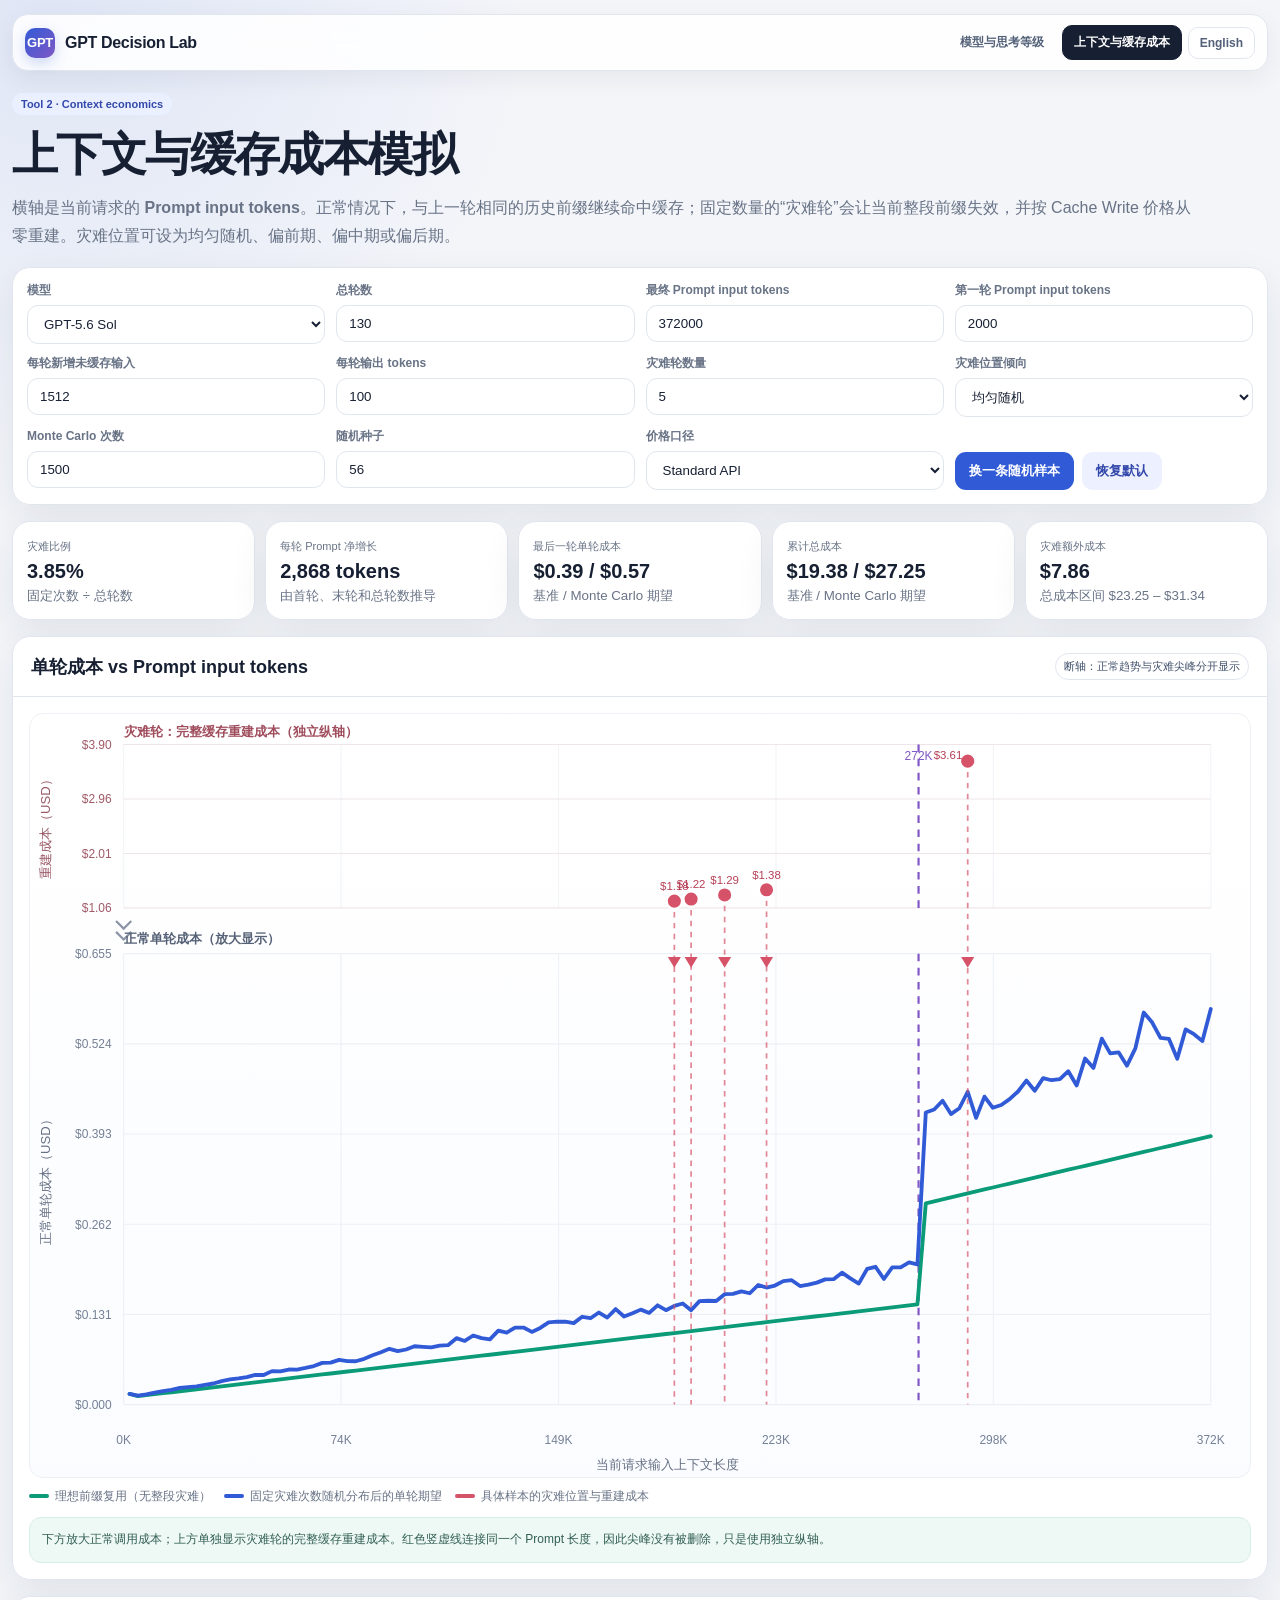
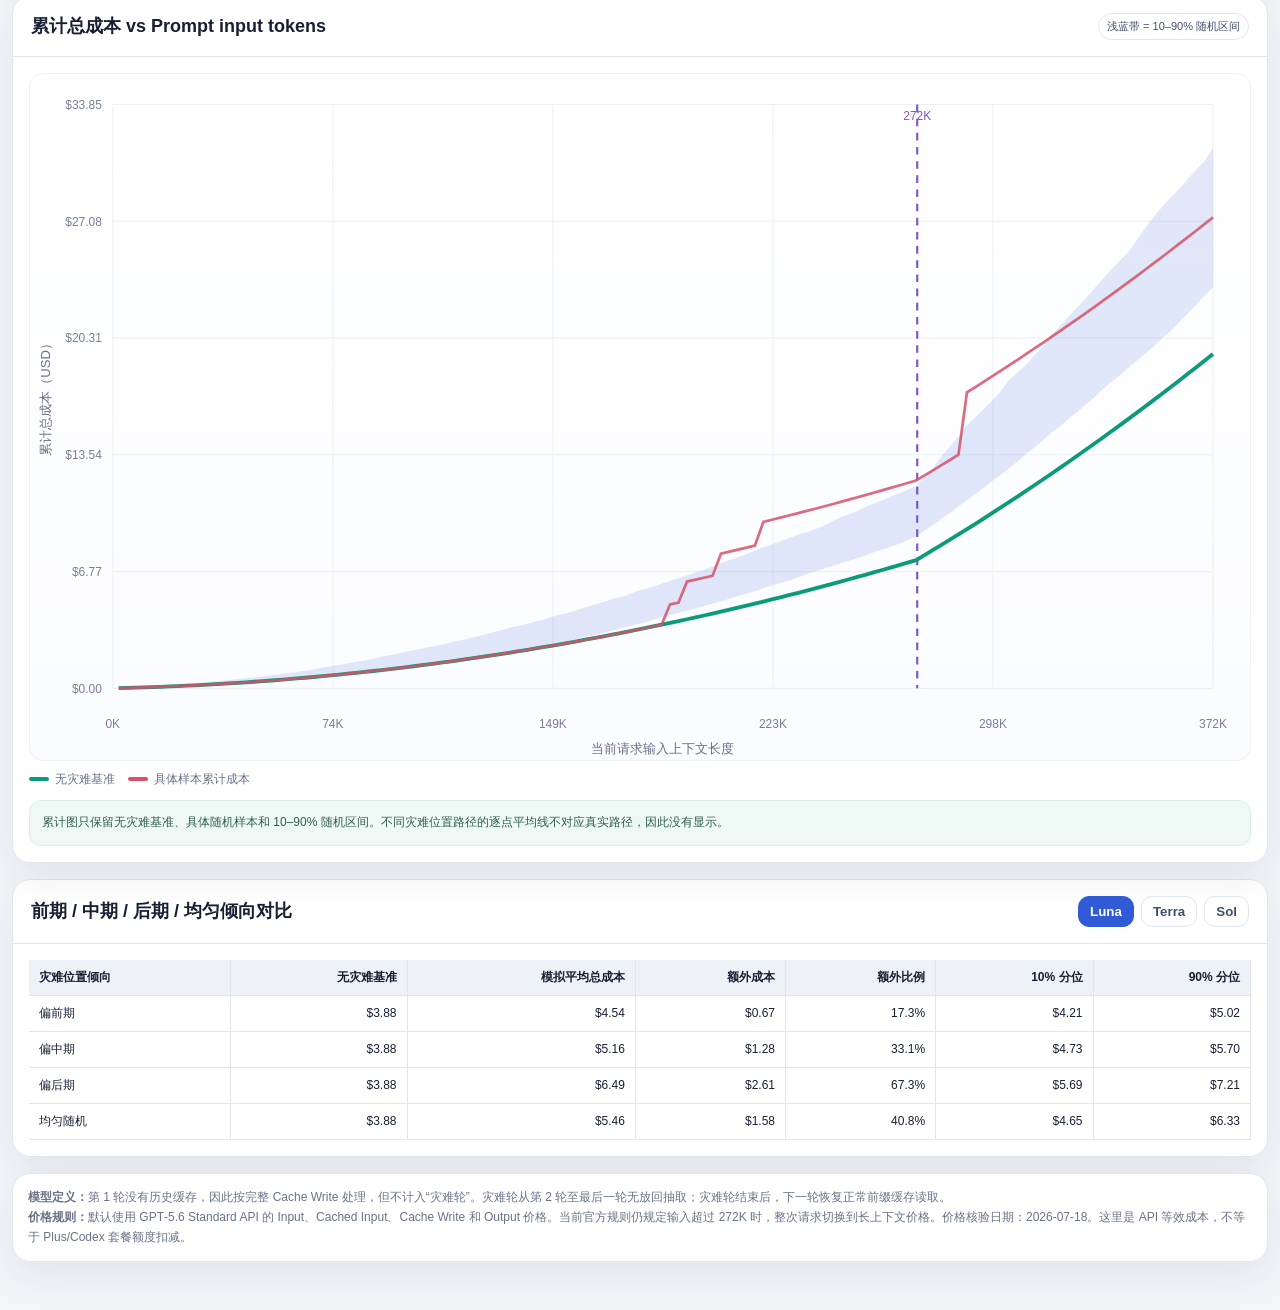
==== context-cost.html @ 702ea888 "chore: initial project snapshot" ====
<!doctype html>
<html lang="zh-CN">
<head>
<meta charset="utf-8">
<meta name="viewport" content="width=device-width,initial-scale=1">
<title data-i18n="pageTitle">GPT Decision Lab · 上下文与缓存成本</title>
<script>if(new URLSearchParams(location.search).get("lang")==="en")document.documentElement.lang="en";</script>
<link rel="stylesheet" href="context-cost.css">
<link rel="stylesheet" href="site.css">
</head>
<body>
<header class="siteHeader">
  <a class="siteBrand" href="index.html"><span class="siteMark">GPT</span><span>GPT Decision Lab</span></a>
  <nav class="siteNav" aria-label="Site navigation">
    <a id="navModels" href="index.html" data-i18n="navModels">模型与思考等级</a>
    <a id="navContext" class="active" href="context-cost.html" data-i18n="navContext">上下文与缓存成本</a>
    <a id="languageSwitch" class="langLink" href="context-cost.html?lang=en">English</a>
  </nav>
</header>
<main>
<span class="siteIntroTag" data-i18n="toolTag">Tool 2 · Context economics</span>
<h1 data-i18n="heading">上下文与缓存成本模拟</h1>
<p class="sub" data-i18n-html="subtitle">横轴是当前请求的 <strong>Prompt input tokens</strong>。正常情况下，与上一轮相同的历史前缀继续命中缓存；固定数量的“灾难轮”会让当前整段前缀失效，并按 Cache Write 价格从零重建。灾难位置可设为均匀随机、偏前期、偏中期或偏后期。</p>

<section class="panel controls">
  <div><label data-i18n="model">模型</label><select id="model"><option value="Luna">GPT-5.6 Luna</option><option value="Terra">GPT-5.6 Terra</option><option value="Sol" selected>GPT-5.6 Sol</option></select></div>
  <div><label data-i18n="turns">总轮数</label><input id="turns" type="number" value="130" min="2" max="5000" step="1"></div>
  <div><label data-i18n="maxContext">最终 Prompt input tokens</label><input id="maxContext" type="number" value="372000" min="1000" max="1050000" step="1000"></div>
  <div><label data-i18n="startContext">第一轮 Prompt input tokens</label><input id="startContext" type="number" value="2000" min="1" step="100"></div>
  <div><label data-i18n="newInput">每轮新增未缓存输入</label><input id="newInput" type="number" value="1512" min="0" step="1"></div>
  <div><label data-i18n="output">每轮输出 tokens</label><input id="output" type="number" value="100" min="0" step="1"></div>
  <div><label data-i18n="failures">灾难轮数量</label><input id="failures" type="number" value="5" min="0" step="1"></div>
  <div><label data-i18n="bias">灾难位置倾向</label><select id="bias"><option value="uniform" data-i18n="uniform">均匀随机</option><option value="early" data-i18n="early">偏前期</option><option value="middle" data-i18n="middle">偏中期</option><option value="late" data-i18n="late">偏后期</option></select></div>
  <div><label data-i18n="sims">Monte Carlo 次数</label><input id="sims" type="number" value="1500" min="100" max="10000" step="100"></div>
  <div><label data-i18n="seed">随机种子</label><input id="seed" type="number" value="56" step="1"></div>
  <div><label data-i18n="pricing">价格口径</label><select id="pricing"><option value="standard" selected>Standard API</option><option value="discount">Batch / Flex</option></select></div>
  <div style="display:flex;align-items:end;gap:8px"><button id="reroll" data-i18n="reroll">换一条随机样本</button><button id="reset" class="secondary" data-i18n="reset">恢复默认</button></div>
</section>

<section class="kpis">
  <div class="panel kpi"><span data-i18n="failureRate">灾难比例</span><b id="failureRate">—</b><small data-i18n="failureRateSub">固定次数 ÷ 总轮数</small></div>
  <div class="panel kpi"><span data-i18n="growth">每轮 Prompt 净增长</span><b id="growth">—</b><small data-i18n="growthSub">由首轮、末轮和总轮数推导</small></div>
  <div class="panel kpi"><span data-i18n="lastCost">最后一轮单轮成本</span><b id="lastCost">—</b><small data-i18n="lastCostSub">基准 / Monte Carlo 期望</small></div>
  <div class="panel kpi"><span data-i18n="totalCost">累计总成本</span><b id="totalCost">—</b><small data-i18n="totalCostSub">基准 / Monte Carlo 期望</small></div>
  <div class="panel kpi"><span data-i18n="extraCost">灾难额外成本</span><b id="extraCost">—</b><small data-i18n="extraCostSub">均值及 10–90% 区间</small></div>
</section>

<section class="grid">
  <section class="panel">
    <div class="head"><h2 data-i18n="singleTitle">单轮成本 vs Prompt input tokens</h2><span class="badge" data-i18n="brokenAxis">断轴：正常趋势与灾难尖峰分开显示</span></div>
    <div class="body">
      <div class="chartbox"><svg id="singleChart" viewBox="0 0 1120 700"></svg></div>
      <div class="legend"><span><i class="swatch" style="background:#0b9b78"></i><span data-i18n="idealPrefix">理想前缀复用（无整段灾难）</span></span><span><i class="swatch" style="background:#315bd6"></i><span data-i18n="expectedSingle">固定灾难次数随机分布后的单轮期望</span></span><span><i class="swatch" style="background:#d65268"></i><span data-i18n="sampleDisasters">具体样本的灾难位置与重建成本</span></span></div>
      <div class="note" data-i18n="singleNote">下方放大正常调用成本；上方单独显示灾难轮的完整缓存重建成本。红色竖虚线连接同一个 Prompt 长度，因此尖峰没有被删除，只是使用独立纵轴。</div>
    </div>
  </section>
  <section class="panel">
    <div class="head"><h2 data-i18n="cumTitle">累计总成本 vs Prompt input tokens</h2><span class="badge" data-i18n="band">浅蓝带 = 10–90% 随机区间</span></div>
    <div class="body">
      <div class="chartbox"><svg id="cumChart" viewBox="0 0 1120 630"></svg></div>
      <div class="legend"><span><i class="swatch" style="background:#0b9b78"></i><span data-i18n="baseline">无灾难基准</span></span><span><i class="swatch" style="background:#d65268"></i><span data-i18n="sampleCum">具体样本累计成本</span></span></div>
      <div class="note" data-i18n="cumNote">累计图只保留无灾难基准、具体随机样本和 10–90% 随机区间。不同灾难位置路径的逐点平均线不对应真实路径，因此没有显示。</div>
    </div>
  </section>
</section>

<section class="panel" style="margin-top:16px">
  <div class="head"><h2 data-i18n="biasCompare">前期 / 中期 / 后期 / 均匀倾向对比</h2><div class="modelTabs"><button class="modelTab active" data-model="Luna">Luna</button><button class="modelTab" data-model="Terra">Terra</button><button class="modelTab" data-model="Sol">Sol</button></div></div>
  <div class="body tablewrap"><table class="tbl" id="biasTable"></table></div>
</section>

<section class="panel foot" data-i18n-html="footer">
  <strong>模型定义：</strong>第 1 轮没有历史缓存，因此按完整 Cache Write 处理，但不计入“灾难轮”。灾难轮从第 2 轮至最后一轮无放回抽取；灾难轮结束后，下一轮恢复正常前缀缓存读取。<br>
  <strong>价格规则：</strong>默认使用 GPT‑5.6 Standard API 的 Input、Cached Input、Cache Write 和 Output 价格。当前官方规则仍规定输入超过 272K 时，整次请求切换到长上下文价格。价格核验日期：2026-07-18。这里是 API 等效成本，不等于 Plus/Codex 套餐额度扣减。
</section>
</main>
<script src="context-i18n.js"></script>
<script src="context-cost.js"></script>
</body>
</html>
---- context-cost.css ----
:root{
  --bg:#f3f5f9;--panel:#fff;--ink:#172033;--muted:#687386;--line:#e1e6ee;
  --blue:#315bd6;--green:#0b9b78;--orange:#e4862d;--red:#d65268;--purple:#8057c5;
  --soft:#f7f8fc;--shadow:0 14px 38px rgba(27,36,57,.08)
}
*{box-sizing:border-box}
body{
  margin:0;color:var(--ink);
  font-family:-apple-system,BlinkMacSystemFont,"Segoe UI","PingFang SC","Microsoft YaHei",Arial,sans-serif;
  background:radial-gradient(circle at 4% 0%,rgba(49,91,214,.10),transparent 30rem),var(--bg)
}
main{width:min(1460px,calc(100vw - 24px));margin:22px auto 48px}
h1{margin:0 0 8px;font-size:clamp(30px,4vw,46px);letter-spacing:-.035em}
.sub{margin:0;max-width:1180px;color:var(--muted);line-height:1.72}
.panel{background:rgba(255,255,255,.98);border:1px solid var(--line);border-radius:18px;box-shadow:var(--shadow)}
.controls{display:grid;grid-template-columns:repeat(4,1fr);gap:11px;padding:14px;margin:18px 0 16px}
label{display:block;margin-bottom:6px;font-size:12px;font-weight:780;color:var(--muted)}
select,input{width:100%;padding:10px 12px;border:1px solid var(--line);border-radius:11px;background:#fff;color:var(--ink)}
button{border:0;border-radius:11px;padding:10px 14px;background:var(--blue);color:#fff;font-weight:780;cursor:pointer}
button.secondary{background:#edf1ff;color:#3348aa}
.head{display:flex;justify-content:space-between;align-items:center;gap:12px;padding:16px 18px;border-bottom:1px solid var(--line)}
.head h2{margin:0;font-size:18px}.body{padding:16px}
.grid{display:grid;grid-template-columns:1fr;gap:16px}
.chartbox{overflow:hidden;border:1px solid #edf0f4;border-radius:14px;background:linear-gradient(#fff,#fbfcff)}
svg{display:block;width:100%;min-width:0;height:auto}
.legend{display:flex;gap:13px;flex-wrap:wrap;margin-top:10px;color:var(--muted);font-size:12px}
.legend span{display:inline-flex;align-items:center;gap:6px}.swatch{width:20px;height:4px;border-radius:4px}
.kpis{display:grid;grid-template-columns:repeat(5,1fr);gap:10px;margin:16px 0}
.kpi{padding:14px}.kpi span{font-size:11px;color:var(--muted)}.kpi b{display:block;margin:6px 0 3px;font-size:20px}.kpi small{color:var(--muted);line-height:1.45}
.note{padding:12px;border:1px solid #d7eee6;border-radius:12px;background:#eef9f5;color:#315e52;font-size:12px;line-height:1.65;margin-top:12px}
.tablewrap{overflow:auto}.tbl{width:100%;border-collapse:separate;border-spacing:0;font-size:12px}
.tbl th,.tbl td{padding:9px 10px;border-right:1px solid var(--line);border-bottom:1px solid var(--line);text-align:right;white-space:nowrap}
.tbl th:first-child,.tbl td:first-child{text-align:left}.tbl th{position:sticky;top:0;background:#eef1f6;z-index:2}
.badge{font-size:11px;color:#40506b;background:#fff;border:1px solid var(--line);padding:5px 8px;border-radius:999px}
.modelTabs{display:flex;gap:7px;flex-wrap:wrap}
.modelTab{background:#fff;color:#40506b;border:1px solid var(--line);padding:7px 11px}
.modelTab.active{background:var(--blue);color:#fff;border-color:var(--blue)}
.foot{margin-top:16px;padding:13px 15px;color:var(--muted);font-size:12px;line-height:1.7}
@media(max-width:1080px){.controls{grid-template-columns:1fr 1fr}.grid{grid-template-columns:1fr}.kpis{grid-template-columns:repeat(2,1fr)}}
@media(max-width:650px){main{width:calc(100vw - 12px);margin-top:10px}.controls{grid-template-columns:1fr}.kpis{grid-template-columns:1fr}}
---- site.css ----
.siteHeader{
  width:min(1480px,calc(100vw - 24px));margin:14px auto 0;padding:10px 12px;
  display:flex;align-items:center;justify-content:space-between;gap:12px;
  background:rgba(255,255,255,.88);border:1px solid var(--line);border-radius:16px;
  box-shadow:0 8px 24px rgba(27,36,57,.06);backdrop-filter:blur(14px);position:sticky;top:8px;z-index:50
}
.siteBrand{display:flex;align-items:center;gap:10px;color:var(--ink);text-decoration:none;font-weight:900;letter-spacing:-.02em;white-space:nowrap}
.siteMark{width:30px;height:30px;border-radius:10px;display:grid;place-items:center;background:linear-gradient(135deg,var(--blue),var(--purple));color:#fff;font-size:13px;box-shadow:0 5px 14px rgba(49,91,214,.24)}
.siteNav{display:flex;gap:6px;align-items:center;flex-wrap:wrap;justify-content:flex-end}
.siteNav a{padding:8px 11px;border-radius:10px;text-decoration:none;color:#526078;font-size:12px;font-weight:780;border:1px solid transparent;white-space:nowrap}
.siteNav a:hover{background:#f7f8fc;border-color:var(--line);color:var(--ink)}
.siteNav a.active{background:#172033;color:#fff;border-color:#172033}
.siteNav .langLink{border-color:var(--line);background:#fff}
.siteIntroTag{display:inline-flex;margin-bottom:9px;padding:5px 9px;border-radius:999px;background:#eaf0ff;color:#3348aa;font-size:11px;font-weight:800}
@media(max-width:760px){
  .siteHeader{width:calc(100vw - 12px);position:static;align-items:flex-start;flex-direction:column}
  .siteNav{width:100%;justify-content:flex-start}.siteNav a{flex:1;text-align:center}
}
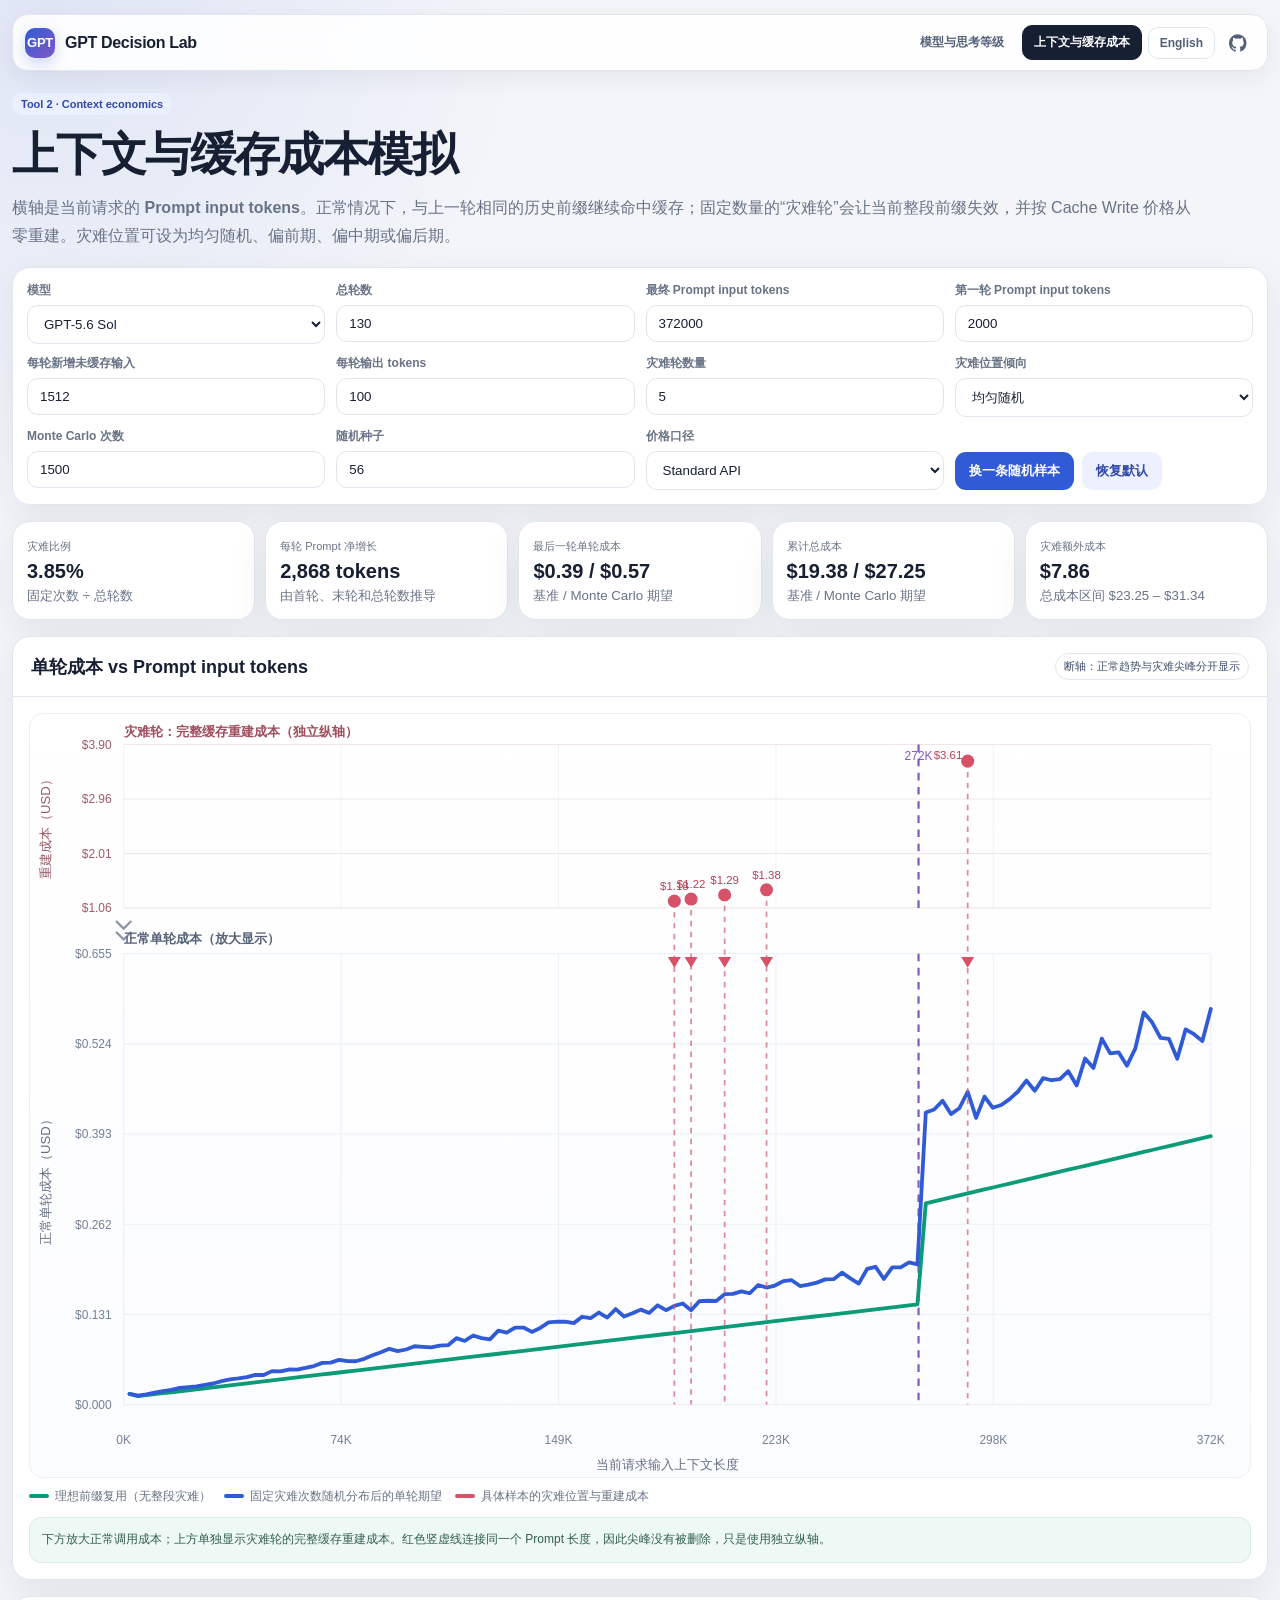
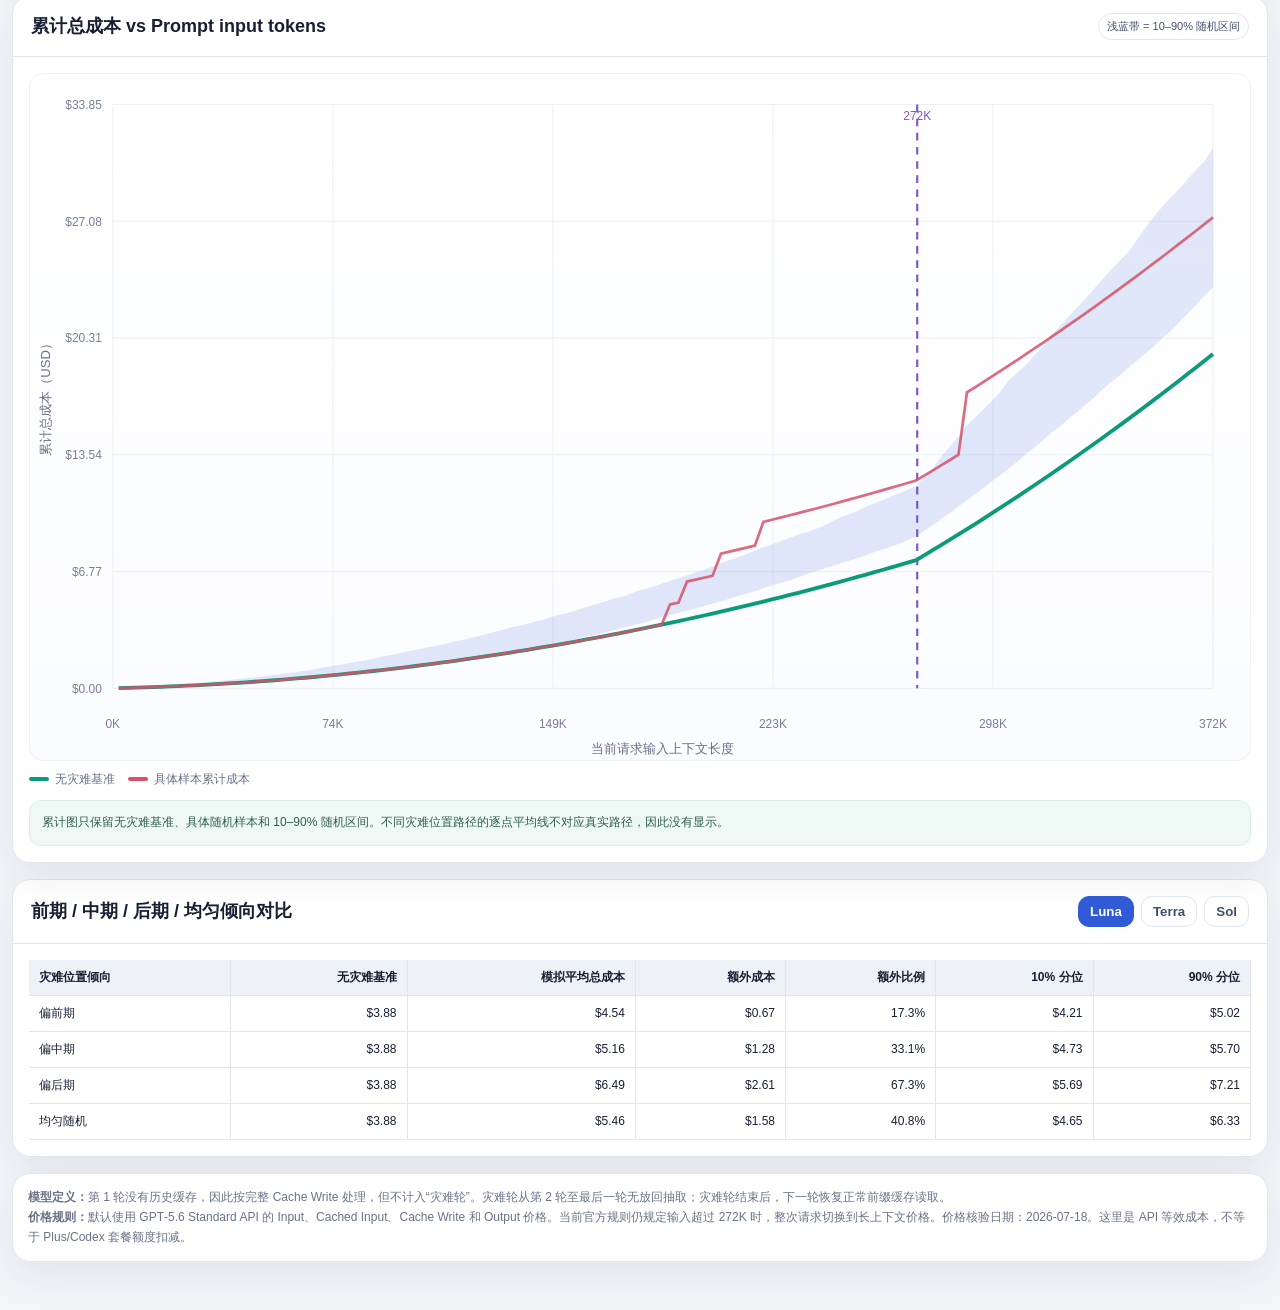
==== commit ab6fc1da: "feat: add GitHub repository link to header" ====
--- a/context-cost.html
+++ b/context-cost.html
@@ -15,6 +15,9 @@
     <a id="navModels" href="index.html" data-i18n="navModels">模型与思考等级</a>
     <a id="navContext" class="active" href="context-cost.html" data-i18n="navContext">上下文与缓存成本</a>
     <a id="languageSwitch" class="langLink" href="context-cost.html?lang=en">English</a>
+    <a class="githubLink" href="https://github.com/RunMintOn/gpt-decision-lab" target="_blank" rel="noopener noreferrer" aria-label="GitHub repository" title="GitHub repository">
+      <svg viewBox="0 0 24 24" aria-hidden="true"><path d="M12 .3a12 12 0 0 0-3.79 23.39c.6.11.82-.26.82-.58v-2.26c-3.34.73-4.04-1.61-4.04-1.61-.55-1.39-1.33-1.76-1.33-1.76-1.09-.75.08-.74.08-.74 1.2.08 1.83 1.23 1.83 1.23 1.07 1.83 2.8 1.3 3.49.99.11-.77.42-1.3.76-1.6-2.67-.3-5.47-1.34-5.47-5.93 0-1.31.47-2.38 1.23-3.22-.12-.3-.53-1.52.12-3.17 0 0 1-.32 3.3 1.23a11.5 11.5 0 0 1 6 0c2.29-1.55 3.29-1.23 3.29-1.23.65 1.65.24 2.87.12 3.17.77.84 1.23 1.9 1.23 3.22 0 4.6-2.8 5.62-5.48 5.92.43.37.82 1.1.82 2.22v3.29c0 .32.22.69.83.57A12 12 0 0 0 12 .3z"/></svg>
+    </a>
   </nav>
 </header>
 <main>
@@ -77,4 +80,4 @@
 <script src="context-i18n.js"></script>
 <script src="context-cost.js"></script>
 </body>
-</html>+</html>
--- a/site.css
+++ b/site.css
@@ -12,8 +12,10 @@
 .siteNav a:hover{background:#f7f8fc;border-color:var(--line);color:var(--ink)}
 .siteNav a.active{background:#172033;color:#fff;border-color:#172033}
 .siteNav .langLink{border-color:var(--line);background:#fff}
+.siteNav .githubLink{width:34px;height:34px;padding:7px;display:inline-grid;place-items:center;color:#526078}
+.siteNav .githubLink svg{width:18px;height:18px;display:block;fill:currentColor}
 .siteIntroTag{display:inline-flex;margin-bottom:9px;padding:5px 9px;border-radius:999px;background:#eaf0ff;color:#3348aa;font-size:11px;font-weight:800}
 @media(max-width:760px){
   .siteHeader{width:calc(100vw - 12px);position:static;align-items:flex-start;flex-direction:column}
-  .siteNav{width:100%;justify-content:flex-start}.siteNav a{flex:1;text-align:center}
+  .siteNav{width:100%;justify-content:flex-start}.siteNav a{flex:1;text-align:center}.siteNav .githubLink{flex:0 0 34px}
 }
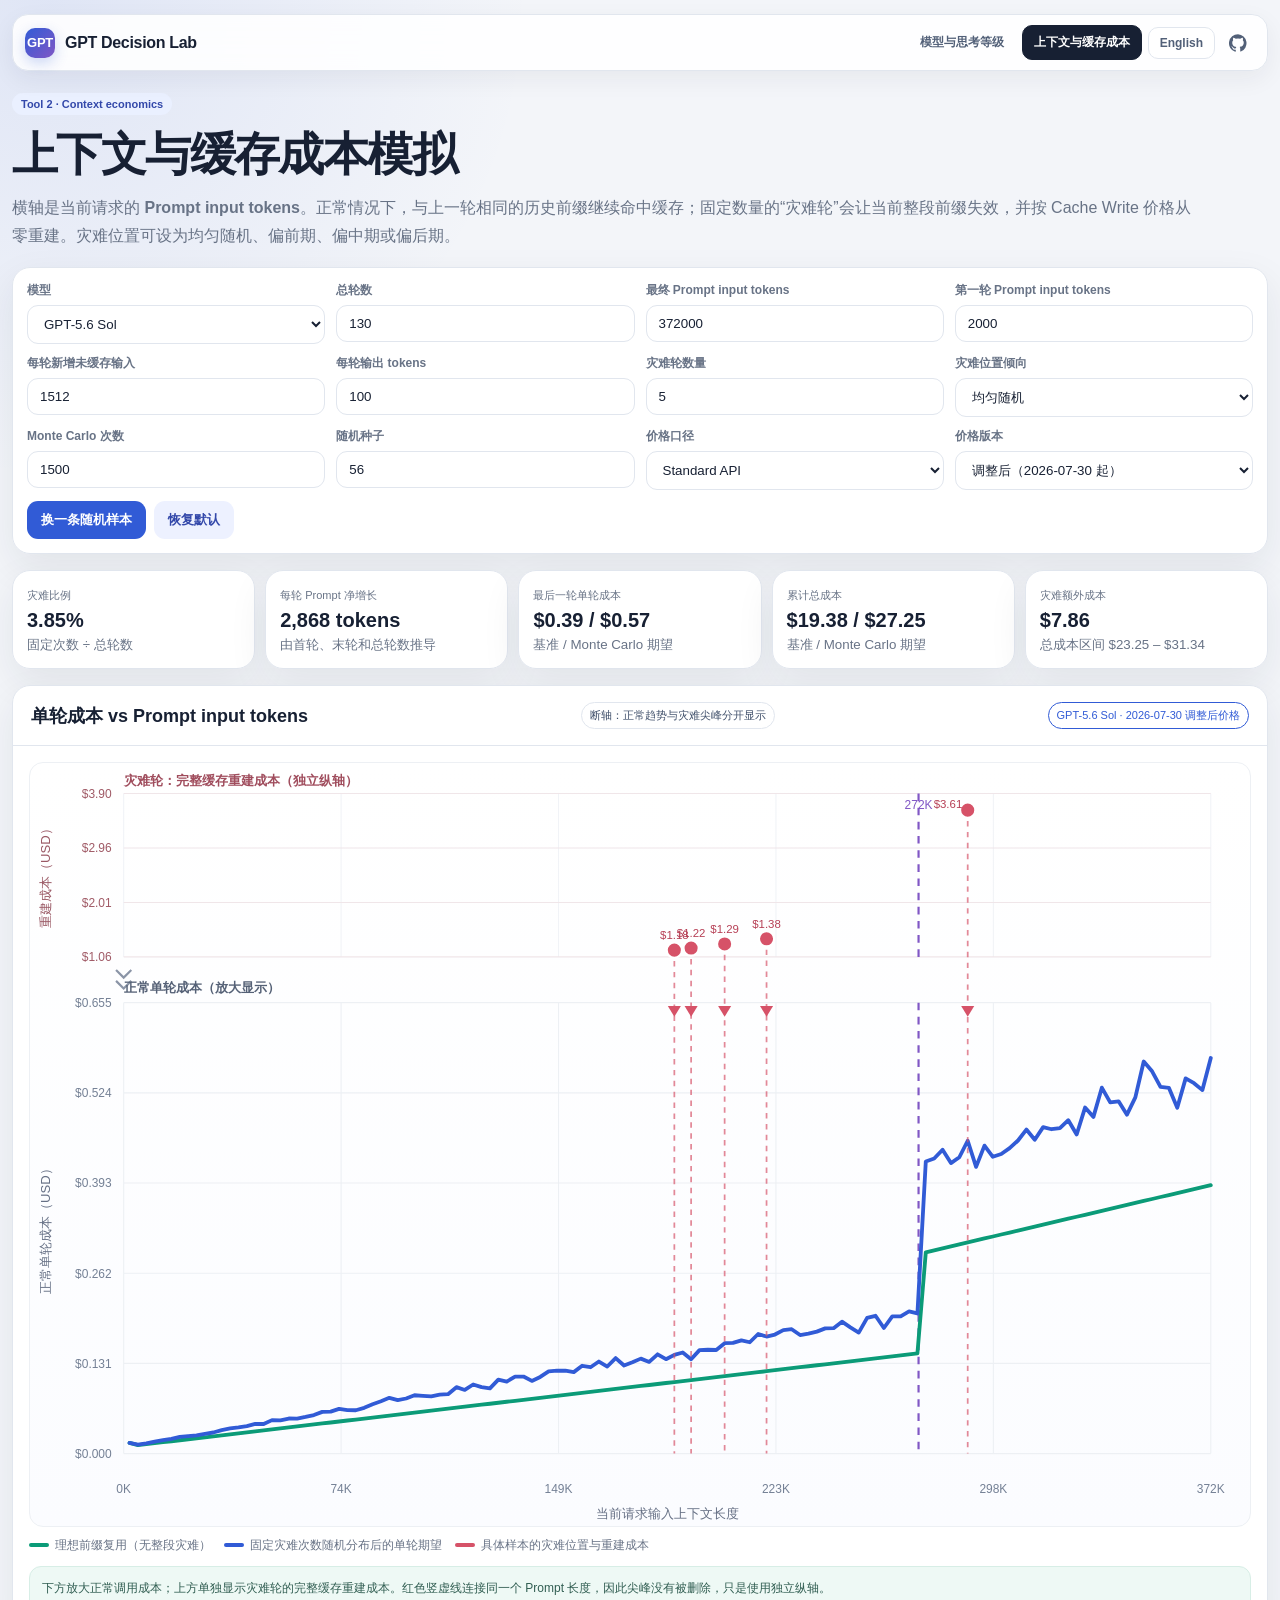
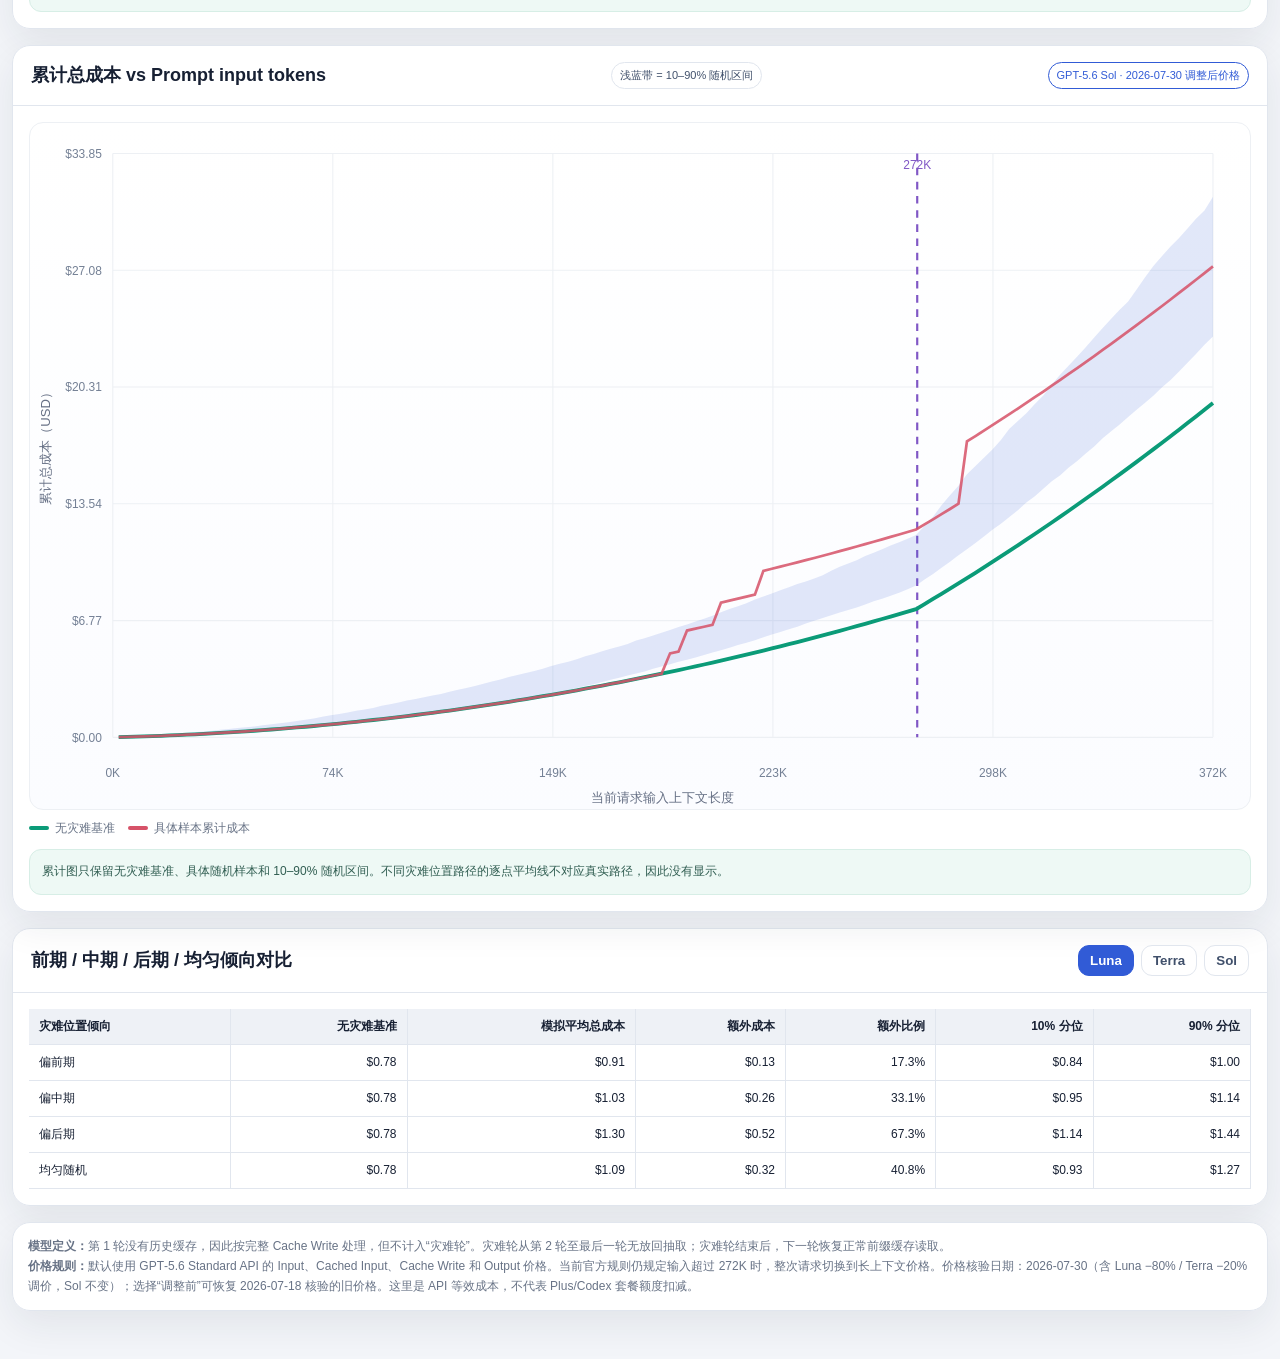
==== commit b8ce48e3: "feat: add site-wide price version switch for 2026-07-30 API price cuts - GPT-5.6 Luna/Terra rates up" ====
--- a/context-cost.html
+++ b/context-cost.html
@@ -37,6 +37,7 @@
   <div><label data-i18n="sims">Monte Carlo 次数</label><input id="sims" type="number" value="1500" min="100" max="10000" step="100"></div>
   <div><label data-i18n="seed">随机种子</label><input id="seed" type="number" value="56" step="1"></div>
   <div><label data-i18n="pricing">价格口径</label><select id="pricing"><option value="standard" selected>Standard API</option><option value="discount">Batch / Flex</option></select></div>
+  <div><label data-i18n="priceVersion">价格版本</label><select id="priceVer"><option value="after" selected data-i18n="priceAfter">调整后（2026-07-30 起）</option><option value="before" data-i18n="priceBefore">调整前（2026-07-18 核验价）</option></select></div>
   <div style="display:flex;align-items:end;gap:8px"><button id="reroll" data-i18n="reroll">换一条随机样本</button><button id="reset" class="secondary" data-i18n="reset">恢复默认</button></div>
 </section>
 
@@ -50,7 +51,7 @@
 
 <section class="grid">
   <section class="panel">
-    <div class="head"><h2 data-i18n="singleTitle">单轮成本 vs Prompt input tokens</h2><span class="badge" data-i18n="brokenAxis">断轴：正常趋势与灾难尖峰分开显示</span></div>
+    <div class="head"><h2 data-i18n="singleTitle">单轮成本 vs Prompt input tokens</h2><span class="badge" data-i18n="brokenAxis">断轴：正常趋势与灾难尖峰分开显示</span><span class="badge" id="chartBadge" style="border-color:#315bd6;color:#315bd6"></span></div>
     <div class="body">
       <div class="chartbox"><svg id="singleChart" viewBox="0 0 1120 700"></svg></div>
       <div class="legend"><span><i class="swatch" style="background:#0b9b78"></i><span data-i18n="idealPrefix">理想前缀复用（无整段灾难）</span></span><span><i class="swatch" style="background:#315bd6"></i><span data-i18n="expectedSingle">固定灾难次数随机分布后的单轮期望</span></span><span><i class="swatch" style="background:#d65268"></i><span data-i18n="sampleDisasters">具体样本的灾难位置与重建成本</span></span></div>
@@ -58,7 +59,7 @@
     </div>
   </section>
   <section class="panel">
-    <div class="head"><h2 data-i18n="cumTitle">累计总成本 vs Prompt input tokens</h2><span class="badge" data-i18n="band">浅蓝带 = 10–90% 随机区间</span></div>
+    <div class="head"><h2 data-i18n="cumTitle">累计总成本 vs Prompt input tokens</h2><span class="badge" data-i18n="band">浅蓝带 = 10–90% 随机区间</span><span class="badge" id="cumBadge" style="border-color:#315bd6;color:#315bd6"></span></div>
     <div class="body">
       <div class="chartbox"><svg id="cumChart" viewBox="0 0 1120 630"></svg></div>
       <div class="legend"><span><i class="swatch" style="background:#0b9b78"></i><span data-i18n="baseline">无灾难基准</span></span><span><i class="swatch" style="background:#d65268"></i><span data-i18n="sampleCum">具体样本累计成本</span></span></div>
@@ -74,7 +75,7 @@
 
 <section class="panel foot" data-i18n-html="footer">
   <strong>模型定义：</strong>第 1 轮没有历史缓存，因此按完整 Cache Write 处理，但不计入“灾难轮”。灾难轮从第 2 轮至最后一轮无放回抽取；灾难轮结束后，下一轮恢复正常前缀缓存读取。<br>
-  <strong>价格规则：</strong>默认使用 GPT‑5.6 Standard API 的 Input、Cached Input、Cache Write 和 Output 价格。当前官方规则仍规定输入超过 272K 时，整次请求切换到长上下文价格。价格核验日期：2026-07-18。这里是 API 等效成本，不等于 Plus/Codex 套餐额度扣减。
+  <strong>价格规则：</strong>默认使用 GPT‑5.6 Standard API 的 Input、Cached Input、Cache Write 和 Output 价格。当前官方规则仍规定输入超过 272K 时，整次请求切换到长上下文价格。价格核验日期：2026-07-30（含 Luna −80% / Terra −20% 调价，Sol 不变）；选择“调整前”可恢复 2026‑07‑18 核验的旧价格。这里是 API 等效成本，不代表 Plus/Codex 套餐额度扣减。
 </section>
 </main>
 <script src="context-i18n.js"></script>
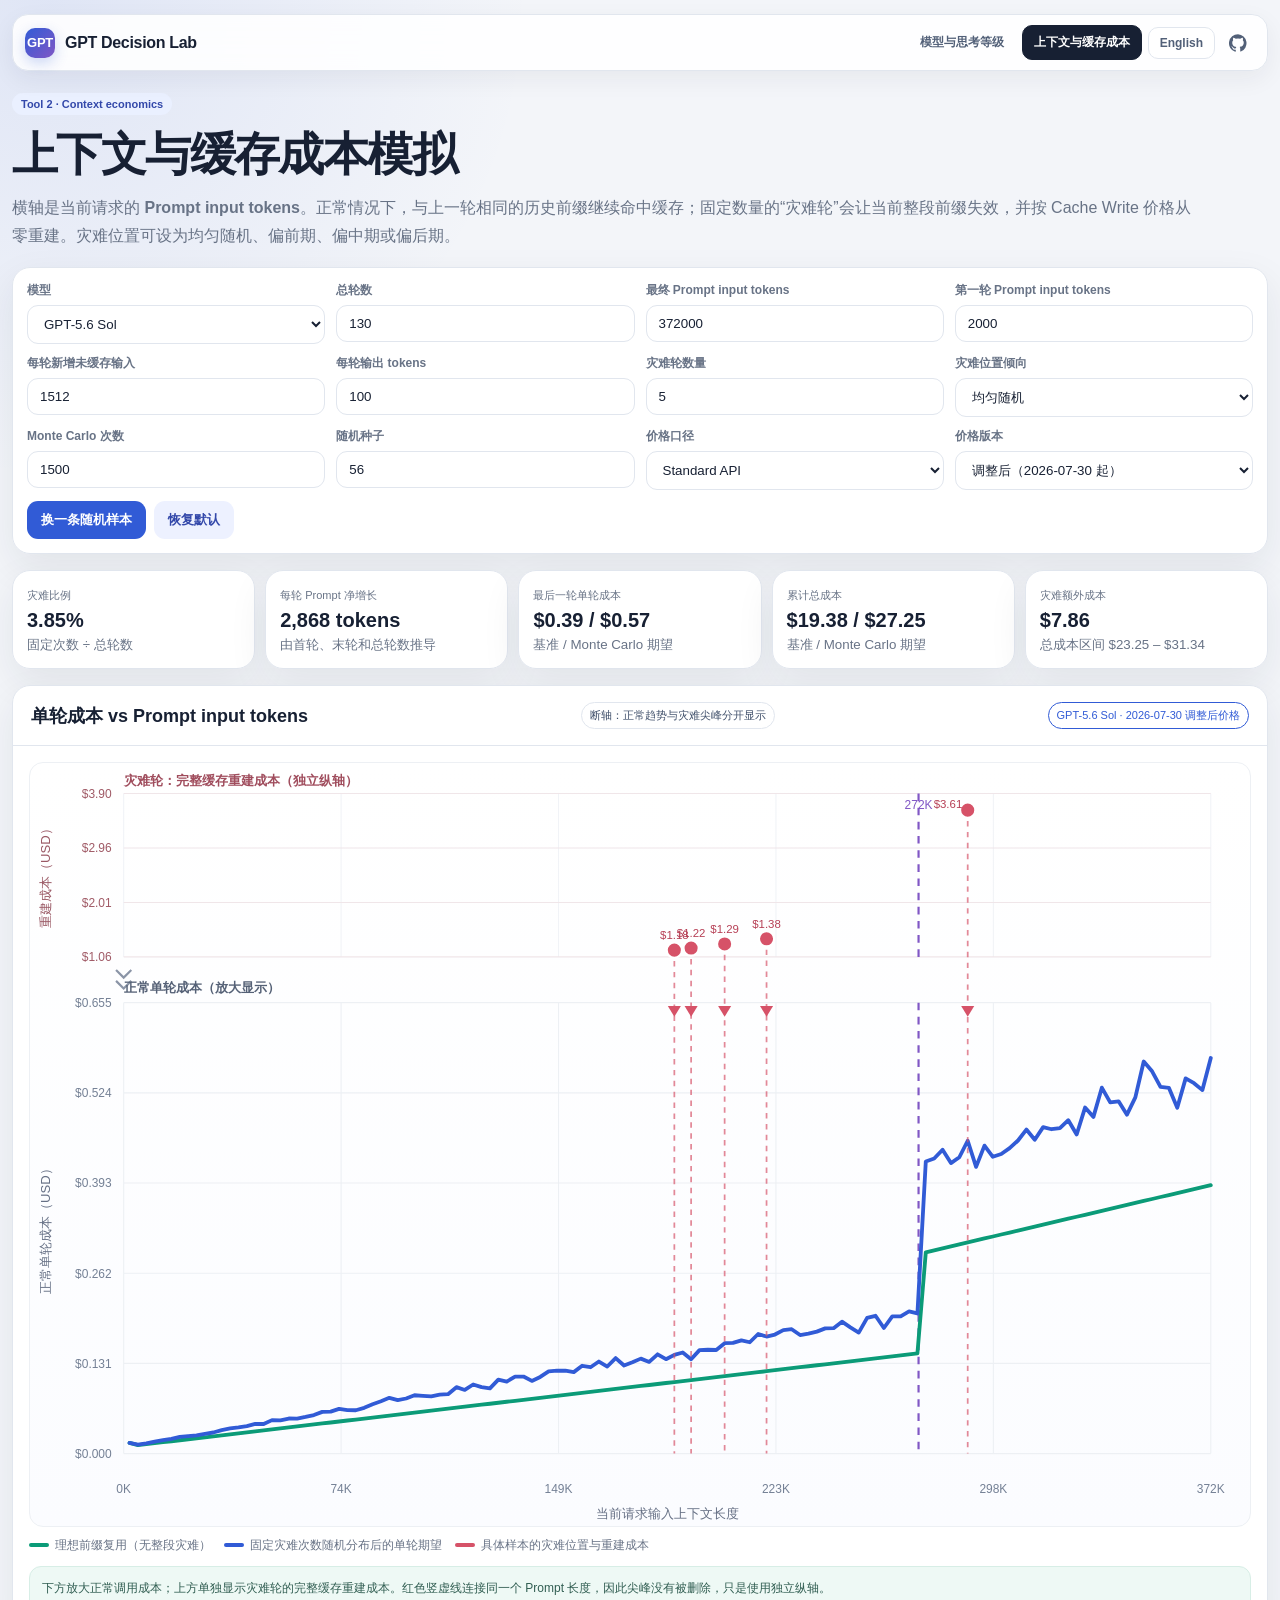
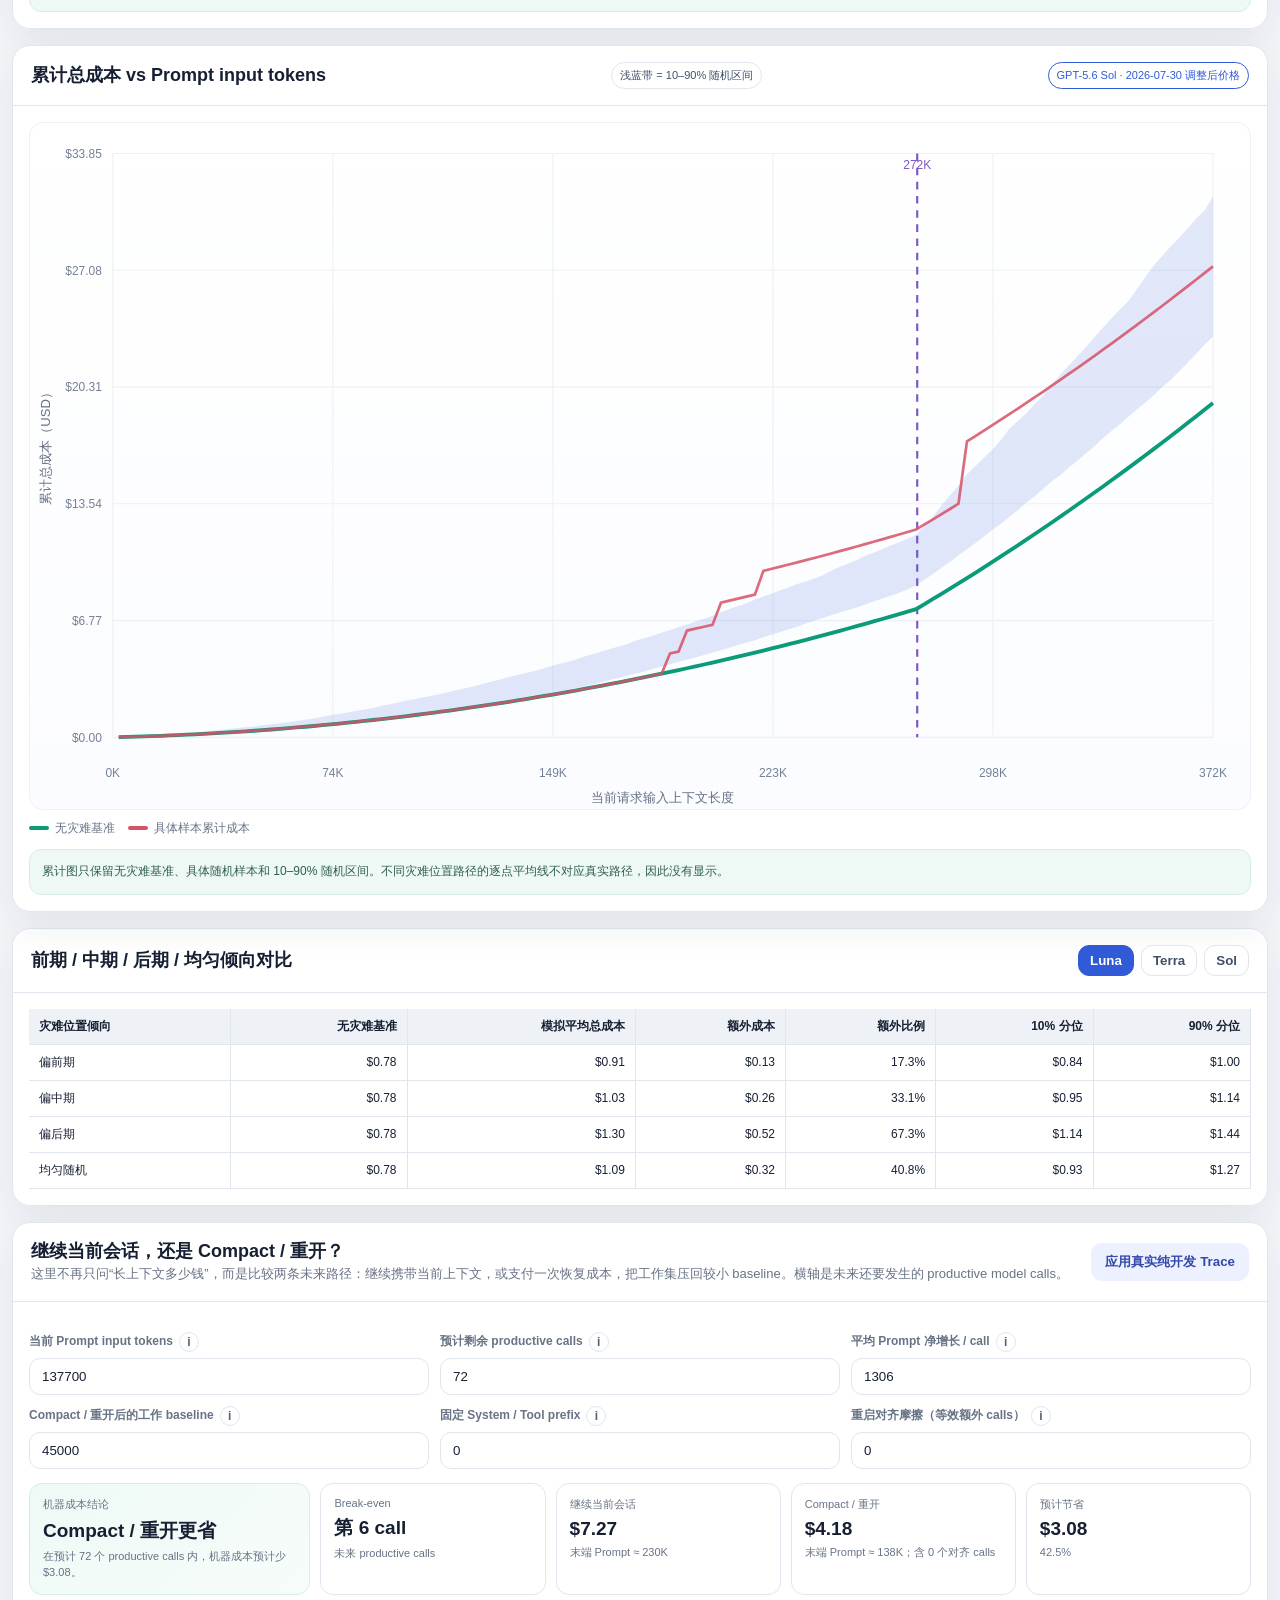
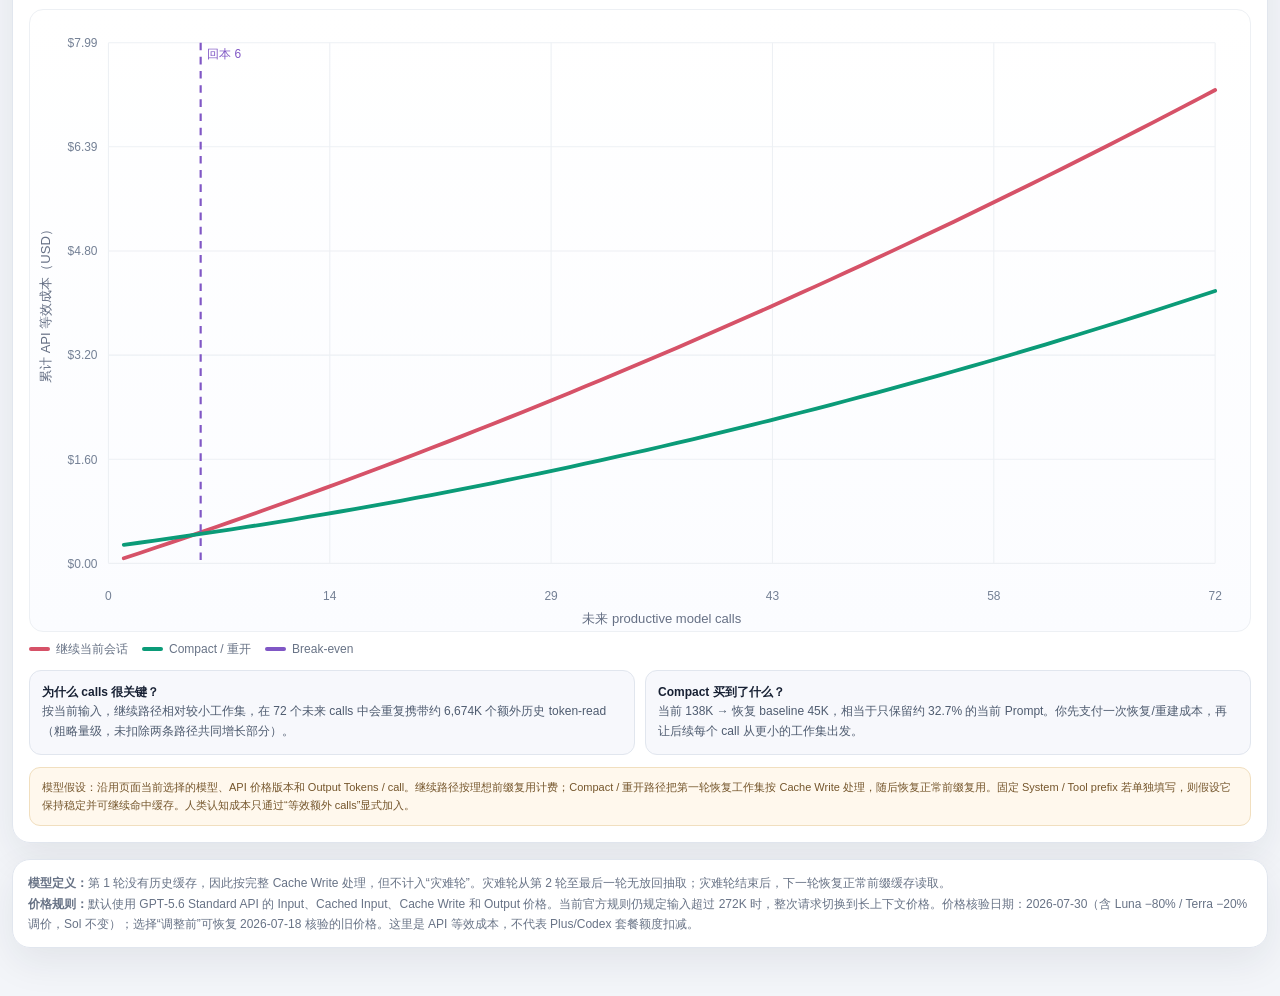
==== commit 881ea757: "feat: integrate continue vs restart economics module" ====
--- a/context-cost.html
+++ b/context-cost.html
@@ -6,6 +6,7 @@
 <title data-i18n="pageTitle">GPT Decision Lab · 上下文与缓存成本</title>
 <script>if(new URLSearchParams(location.search).get("lang")==="en")document.documentElement.lang="en";</script>
 <link rel="stylesheet" href="context-cost.css">
+<link rel="stylesheet" href="continue-restart.css">
 <link rel="stylesheet" href="site.css">
 </head>
 <body>
@@ -73,6 +74,8 @@
   <div class="body tablewrap"><table class="tbl" id="biasTable"></table></div>
 </section>
 
+<section id="continueRestartRoot" class="panel cr-section"></section>
+
 <section class="panel foot" data-i18n-html="footer">
   <strong>模型定义：</strong>第 1 轮没有历史缓存，因此按完整 Cache Write 处理，但不计入“灾难轮”。灾难轮从第 2 轮至最后一轮无放回抽取；灾难轮结束后，下一轮恢复正常前缀缓存读取。<br>
   <strong>价格规则：</strong>默认使用 GPT‑5.6 Standard API 的 Input、Cached Input、Cache Write 和 Output 价格。当前官方规则仍规定输入超过 272K 时，整次请求切换到长上下文价格。价格核验日期：2026-07-30（含 Luna −80% / Terra −20% 调价，Sol 不变）；选择“调整前”可恢复 2026‑07‑18 核验的旧价格。这里是 API 等效成本，不代表 Plus/Codex 套餐额度扣减。
@@ -80,5 +83,6 @@
 </main>
 <script src="context-i18n.js"></script>
 <script src="context-cost.js"></script>
+<script src="continue-restart.js"></script>
 </body>
-</html>
+</html>
--- a/continue-restart.css
+++ b/continue-restart.css
@@ -0,0 +1 @@
+.cr-section{margin-top:16px}.cr-intro{color:var(--muted);font-size:13px;line-height:1.7;max-width:1100px}.cr-presetRow{display:flex;gap:8px;flex-wrap:wrap}.cr-preset{background:#edf1ff;color:#3348aa}.cr-controls{display:grid;grid-template-columns:repeat(3,minmax(0,1fr));gap:11px;margin-top:14px}.cr-field{position:relative}.cr-labelRow{display:flex;align-items:center;gap:6px;margin-bottom:6px}.cr-labelRow label{margin:0}.cr-info{width:20px;height:20px;padding:0;border-radius:50%;background:#fff;color:#536178;border:1px solid var(--line);font-size:12px;line-height:18px;font-weight:800}.cr-help{display:none;margin-top:7px;padding:9px 10px;border-radius:10px;background:#f7f8fc;border:1px solid var(--line);color:#5f6b7c;font-size:11px;line-height:1.55}.cr-field.open .cr-help{display:block}.cr-results{display:grid;grid-template-columns:1.25fr repeat(4,1fr);gap:10px;margin-top:14px}.cr-result{padding:13px;border:1px solid var(--line);border-radius:13px;background:#fff}.cr-result span{display:block;color:var(--muted);font-size:11px}.cr-result b{display:block;margin-top:6px;font-size:19px}.cr-result small{display:block;margin-top:5px;color:var(--muted);font-size:11px;line-height:1.45}.cr-decision{background:linear-gradient(135deg,#f2f6ff,#f8fbff);border-color:#d8e3ff}.cr-decision.restart{background:linear-gradient(135deg,#eefaf6,#f7fcfa);border-color:#d7eee6}.cr-chartbox{overflow:hidden;border:1px solid #edf0f4;border-radius:14px;background:linear-gradient(#fff,#fbfcff);margin-top:14px}.cr-chartbox svg{display:block;width:100%;min-width:0;height:auto}.cr-legend{display:flex;gap:14px;flex-wrap:wrap;margin-top:9px;color:var(--muted);font-size:12px}.cr-legend span{display:inline-flex;align-items:center;gap:6px}.cr-line{width:21px;height:4px;border-radius:4px}.cr-explain{display:grid;grid-template-columns:1fr 1fr;gap:10px;margin-top:12px}.cr-explainCard{padding:12px;border-radius:12px;background:#f7f8fc;border:1px solid var(--line);font-size:12px;line-height:1.65;color:#4f5c70}.cr-explainCard strong{color:var(--ink)}.cr-assumption{margin-top:12px;padding:11px 12px;border-radius:11px;background:#fff8ed;border:1px solid #f1dfbf;color:#75562c;font-size:11px;line-height:1.6}@media(max-width:1050px){.cr-controls{grid-template-columns:1fr 1fr}.cr-results{grid-template-columns:1fr 1fr}.cr-decision{grid-column:1/-1}}@media(max-width:650px){.cr-controls,.cr-results,.cr-explain{grid-template-columns:1fr}.cr-decision{grid-column:auto}}
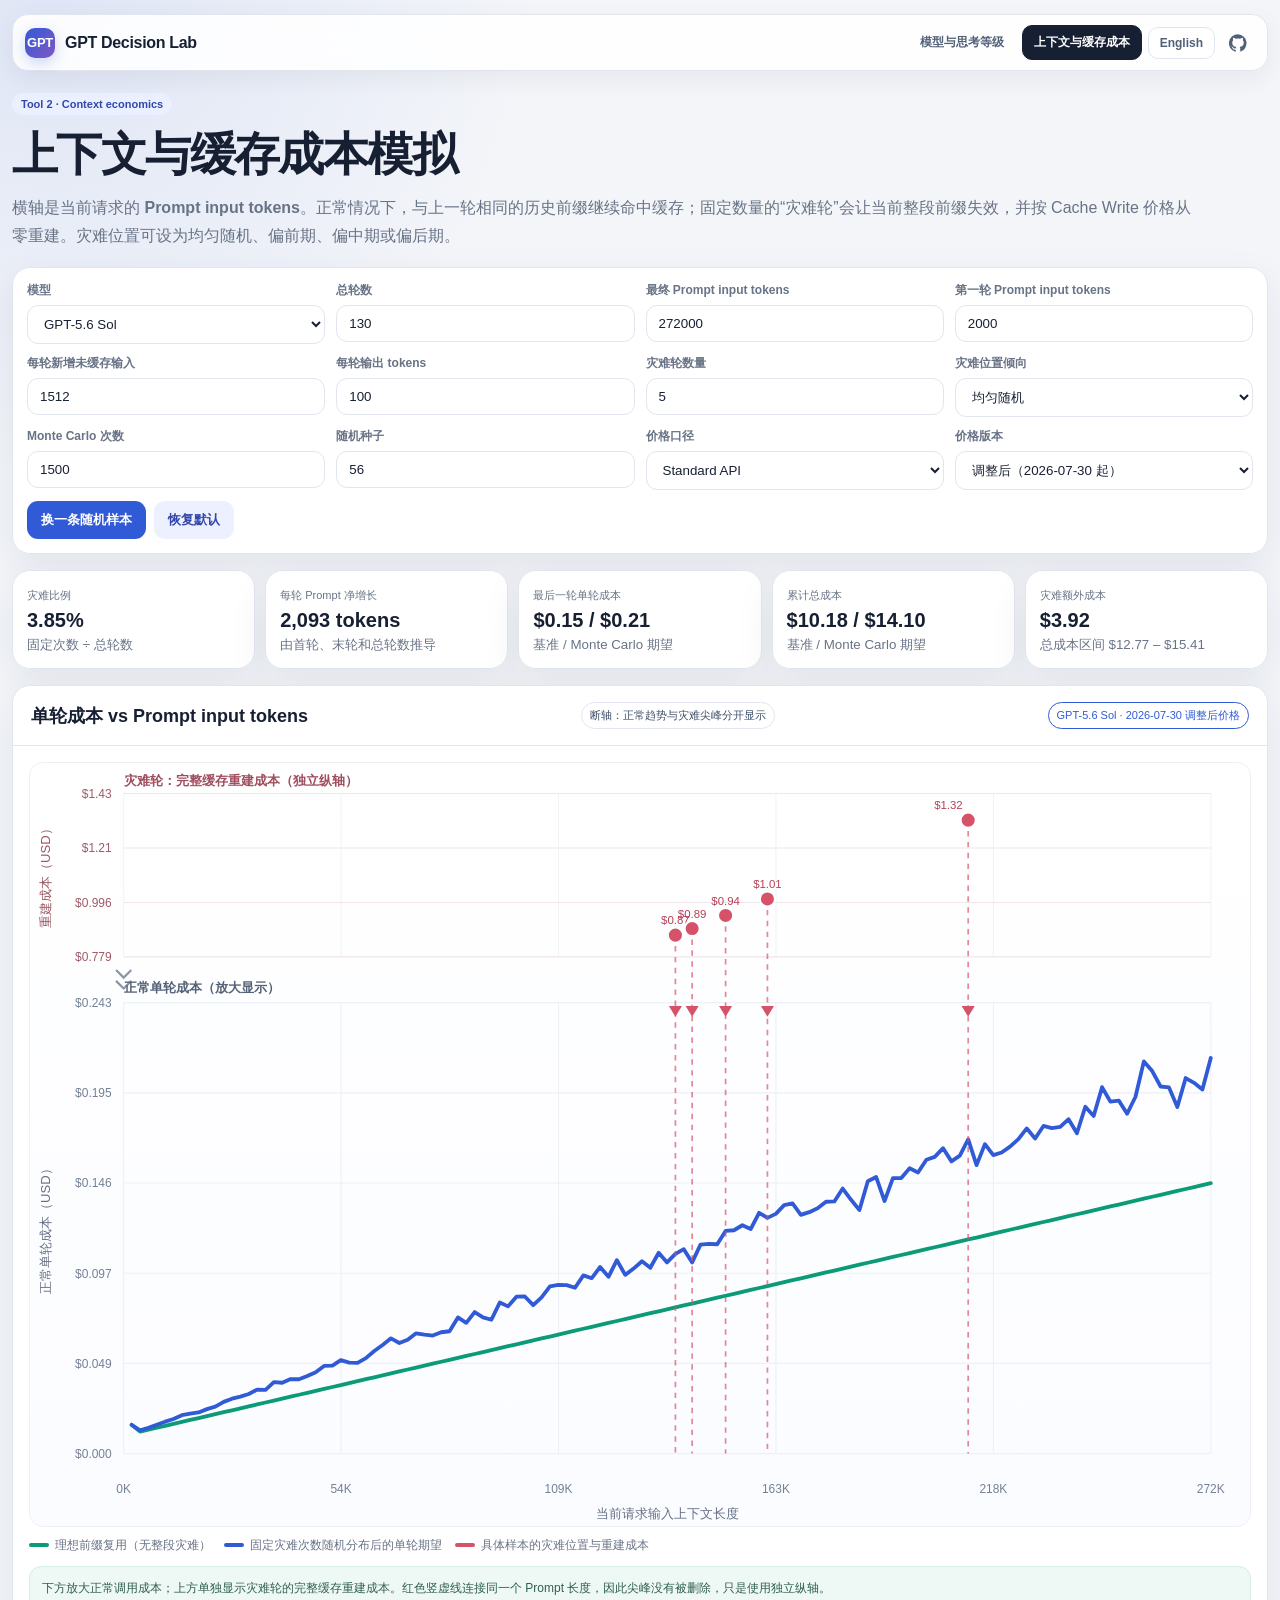
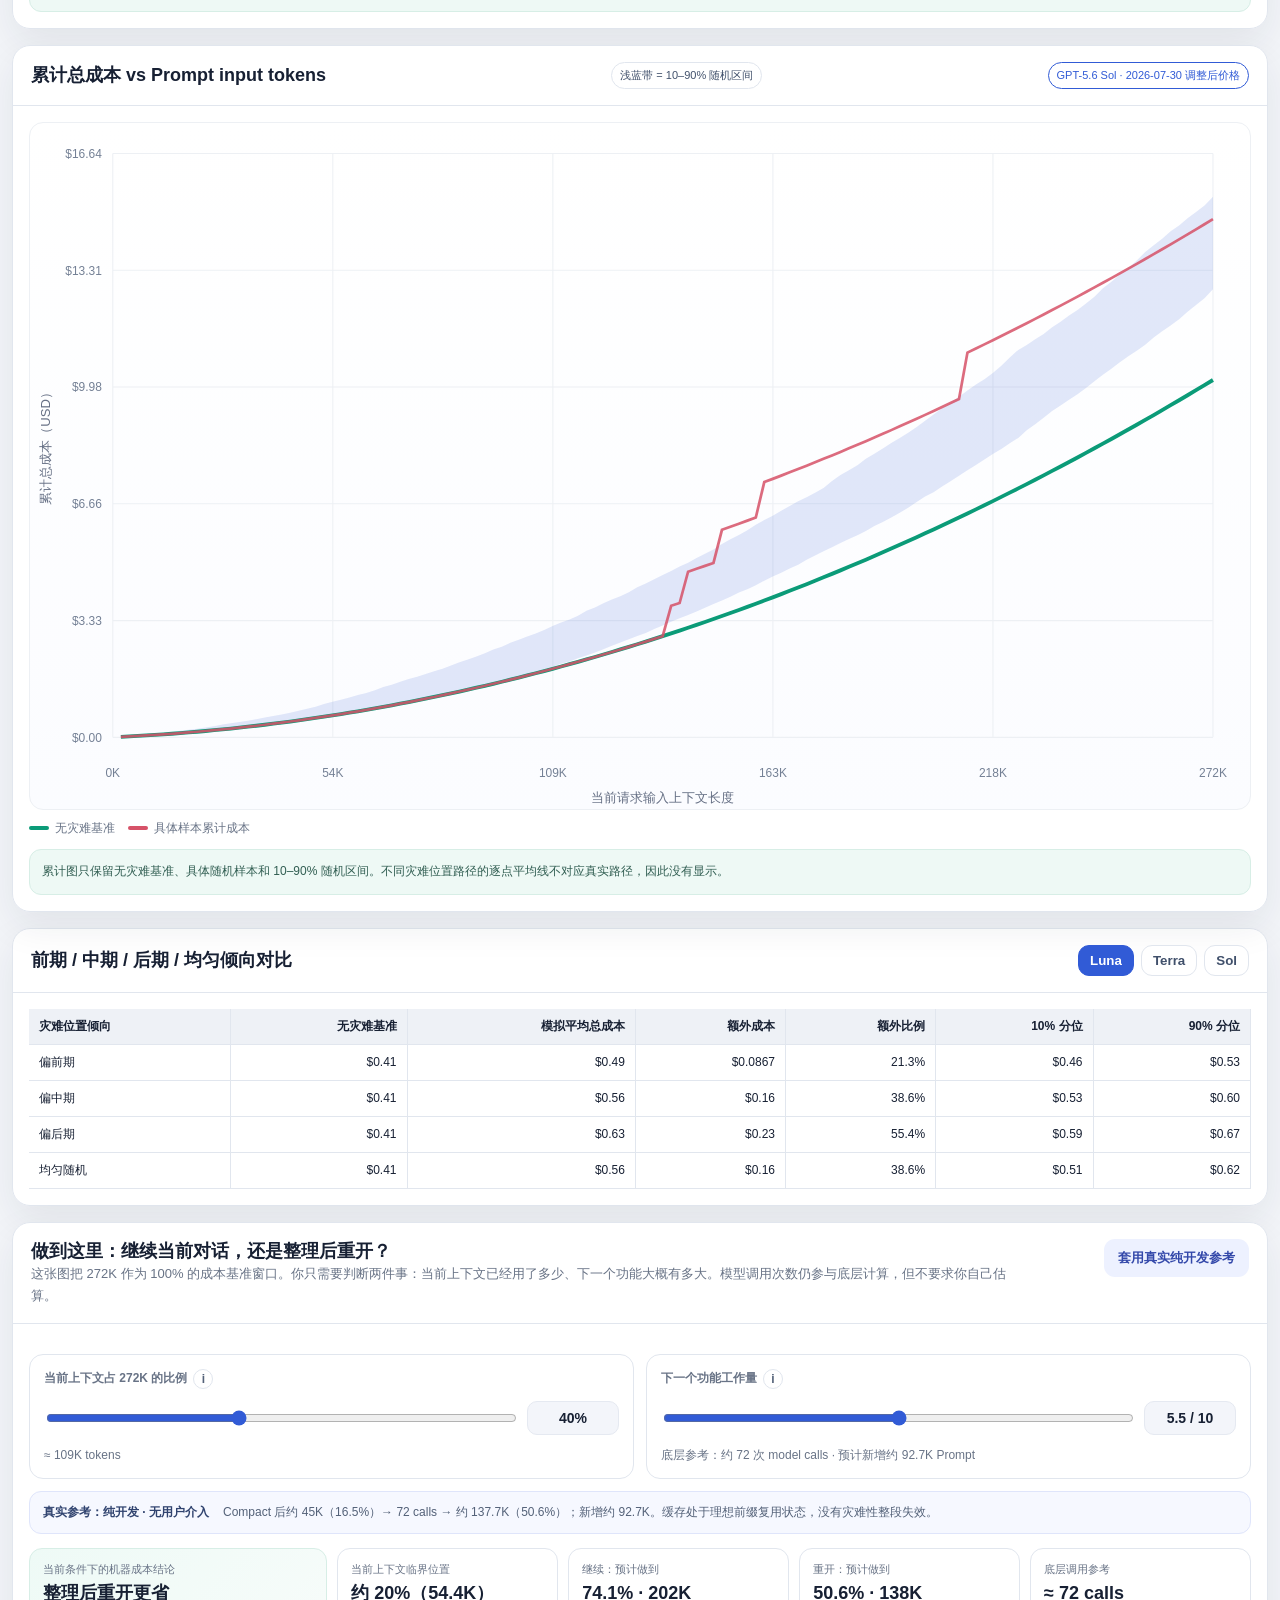
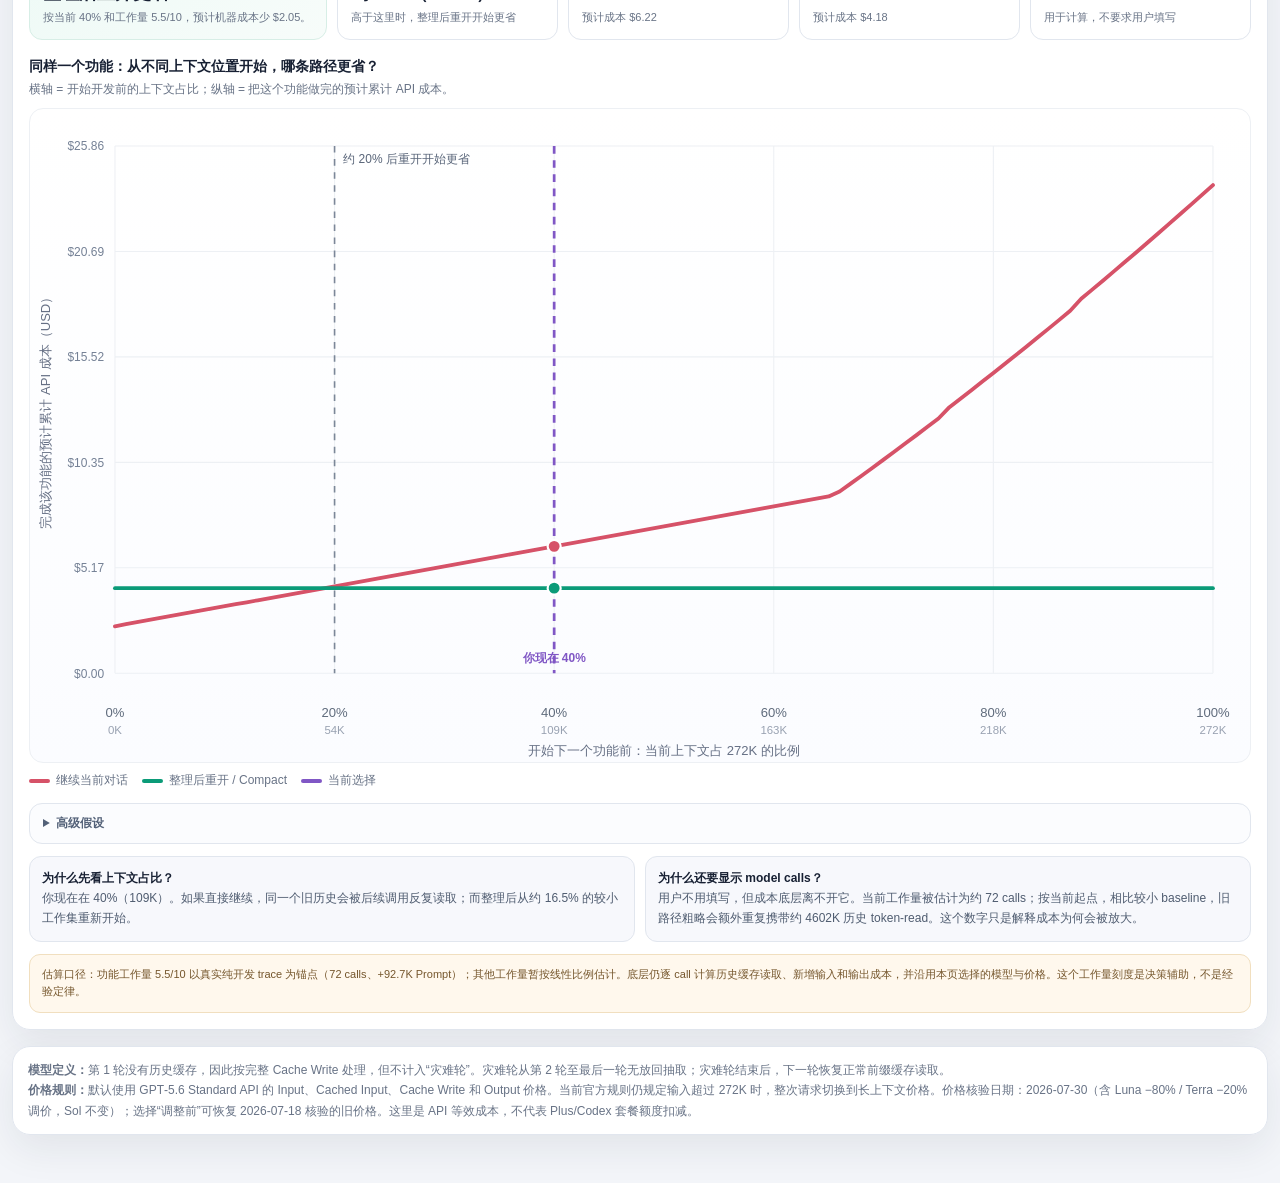
==== commit 18cc3fc1: "ui: use 272K as default context reference window" ====
--- a/context-cost.html
+++ b/context-cost.html
@@ -29,7 +29,7 @@
 <section class="panel controls">
   <div><label data-i18n="model">模型</label><select id="model"><option value="Luna">GPT-5.6 Luna</option><option value="Terra">GPT-5.6 Terra</option><option value="Sol" selected>GPT-5.6 Sol</option></select></div>
   <div><label data-i18n="turns">总轮数</label><input id="turns" type="number" value="130" min="2" max="5000" step="1"></div>
-  <div><label data-i18n="maxContext">最终 Prompt input tokens</label><input id="maxContext" type="number" value="372000" min="1000" max="1050000" step="1000"></div>
+  <div><label data-i18n="maxContext">最终 Prompt input tokens</label><input id="maxContext" type="number" value="272000" min="1000" max="1050000" step="1000"></div>
   <div><label data-i18n="startContext">第一轮 Prompt input tokens</label><input id="startContext" type="number" value="2000" min="1" step="100"></div>
   <div><label data-i18n="newInput">每轮新增未缓存输入</label><input id="newInput" type="number" value="1512" min="0" step="1"></div>
   <div><label data-i18n="output">每轮输出 tokens</label><input id="output" type="number" value="100" min="0" step="1"></div>
--- a/continue-restart.css
+++ b/continue-restart.css
@@ -1 +1 @@
-.cr-section{margin-top:16px}.cr-intro{color:var(--muted);font-size:13px;line-height:1.7;max-width:1100px}.cr-presetRow{display:flex;gap:8px;flex-wrap:wrap}.cr-preset{background:#edf1ff;color:#3348aa}.cr-controls{display:grid;grid-template-columns:repeat(3,minmax(0,1fr));gap:11px;margin-top:14px}.cr-field{position:relative}.cr-labelRow{display:flex;align-items:center;gap:6px;margin-bottom:6px}.cr-labelRow label{margin:0}.cr-info{width:20px;height:20px;padding:0;border-radius:50%;background:#fff;color:#536178;border:1px solid var(--line);font-size:12px;line-height:18px;font-weight:800}.cr-help{display:none;margin-top:7px;padding:9px 10px;border-radius:10px;background:#f7f8fc;border:1px solid var(--line);color:#5f6b7c;font-size:11px;line-height:1.55}.cr-field.open .cr-help{display:block}.cr-results{display:grid;grid-template-columns:1.25fr repeat(4,1fr);gap:10px;margin-top:14px}.cr-result{padding:13px;border:1px solid var(--line);border-radius:13px;background:#fff}.cr-result span{display:block;color:var(--muted);font-size:11px}.cr-result b{display:block;margin-top:6px;font-size:19px}.cr-result small{display:block;margin-top:5px;color:var(--muted);font-size:11px;line-height:1.45}.cr-decision{background:linear-gradient(135deg,#f2f6ff,#f8fbff);border-color:#d8e3ff}.cr-decision.restart{background:linear-gradient(135deg,#eefaf6,#f7fcfa);border-color:#d7eee6}.cr-chartbox{overflow:hidden;border:1px solid #edf0f4;border-radius:14px;background:linear-gradient(#fff,#fbfcff);margin-top:14px}.cr-chartbox svg{display:block;width:100%;min-width:0;height:auto}.cr-legend{display:flex;gap:14px;flex-wrap:wrap;margin-top:9px;color:var(--muted);font-size:12px}.cr-legend span{display:inline-flex;align-items:center;gap:6px}.cr-line{width:21px;height:4px;border-radius:4px}.cr-explain{display:grid;grid-template-columns:1fr 1fr;gap:10px;margin-top:12px}.cr-explainCard{padding:12px;border-radius:12px;background:#f7f8fc;border:1px solid var(--line);font-size:12px;line-height:1.65;color:#4f5c70}.cr-explainCard strong{color:var(--ink)}.cr-assumption{margin-top:12px;padding:11px 12px;border-radius:11px;background:#fff8ed;border:1px solid #f1dfbf;color:#75562c;font-size:11px;line-height:1.6}@media(max-width:1050px){.cr-controls{grid-template-columns:1fr 1fr}.cr-results{grid-template-columns:1fr 1fr}.cr-decision{grid-column:1/-1}}@media(max-width:650px){.cr-controls,.cr-results,.cr-explain{grid-template-columns:1fr}.cr-decision{grid-column:auto}}+.cr-section{margin-top:16px}.cr-head{align-items:flex-start}.cr-intro{color:var(--muted);font-size:13px;line-height:1.7;max-width:980px}.cr-presetRow{display:flex;gap:8px;flex-wrap:wrap}.cr-preset{background:#edf1ff;color:#3348aa}.cr-primaryControls{display:grid;grid-template-columns:1fr 1fr;gap:12px;margin-top:14px}.cr-sliderCard{padding:14px;border:1px solid var(--line);border-radius:14px;background:#fff}.cr-labelRow{display:flex;align-items:center;gap:6px;margin-bottom:8px;position:relative}.cr-labelRow label{margin:0;font-weight:700}.cr-info{width:20px;height:20px;min-width:20px;padding:0;border-radius:50%;background:#fff;color:#536178;border:1px solid var(--line);font-size:12px;line-height:18px;font-weight:800}.cr-help{display:none;margin-top:7px;padding:9px 10px;border-radius:10px;background:#f7f8fc;border:1px solid var(--line);color:#5f6b7c;font-size:11px;line-height:1.55}.cr-sliderCard.open .cr-help,.cr-field.open .cr-help{display:block}.cr-rangeRow{display:grid;grid-template-columns:minmax(0,1fr) 92px;align-items:center;gap:12px}.cr-rangeRow.compact{grid-template-columns:minmax(0,1fr) 78px}.cr-rangeRow input[type=range]{width:100%;accent-color:#315bd6}.cr-rangeRow output{display:block;padding:8px 9px;border-radius:10px;background:#f3f5fa;border:1px solid #e5e9f1;font-size:14px;font-weight:800;text-align:center;color:var(--ink)}.cr-under{margin-top:7px;color:var(--muted);font-size:12px;line-height:1.5}.cr-anchor{display:grid;grid-template-columns:auto 1fr;gap:10px 14px;align-items:start;margin-top:12px;padding:11px 13px;border-radius:12px;background:#f6f8ff;border:1px solid #dfe5fb;color:#536178;font-size:12px;line-height:1.6}.cr-anchor strong{color:#30436f}.cr-results{display:grid;grid-template-columns:1.35fr repeat(4,1fr);gap:10px;margin-top:14px}.cr-result{padding:13px;border:1px solid var(--line);border-radius:13px;background:#fff}.cr-result span{display:block;color:var(--muted);font-size:11px}.cr-result b{display:block;margin-top:6px;font-size:18px;line-height:1.2}.cr-result small{display:block;margin-top:5px;color:var(--muted);font-size:11px;line-height:1.45}.cr-decision{background:linear-gradient(135deg,#f2f6ff,#f8fbff);border-color:#d8e3ff}.cr-decision.restart{background:linear-gradient(135deg,#eefaf6,#f7fcfa);border-color:#d7eee6}.cr-chartTitle{display:flex;justify-content:space-between;gap:12px;margin-top:18px}.cr-chartTitle strong{display:block;font-size:14px}.cr-chartTitle span{display:block;margin-top:4px;color:var(--muted);font-size:12px;line-height:1.5}.cr-chartbox{overflow:hidden;border:1px solid #edf0f4;border-radius:14px;background:linear-gradient(#fff,#fbfcff);margin-top:10px}.cr-chartbox svg{display:block;width:100%;min-width:0;height:auto}.cr-legend{display:flex;gap:14px;flex-wrap:wrap;margin-top:9px;color:var(--muted);font-size:12px}.cr-legend span{display:inline-flex;align-items:center;gap:6px}.cr-line{width:21px;height:4px;border-radius:4px}.cr-advanced{margin-top:14px;border:1px solid var(--line);border-radius:13px;background:#fbfcfe}.cr-advanced summary{cursor:pointer;padding:11px 13px;font-size:12px;font-weight:800;color:#536178}.cr-advanced[open] summary{border-bottom:1px solid var(--line)}.cr-controls{display:grid;grid-template-columns:repeat(3,minmax(0,1fr));gap:11px;padding:12px}.cr-field{position:relative}.cr-field>input[type=number]{width:100%}.cr-explain{display:grid;grid-template-columns:1fr 1fr;gap:10px;margin-top:12px}.cr-explainCard{padding:12px;border-radius:12px;background:#f7f8fc;border:1px solid var(--line);font-size:12px;line-height:1.65;color:#4f5c70}.cr-explainCard strong{color:var(--ink)}.cr-assumption{margin-top:12px;padding:11px 12px;border-radius:11px;background:#fff8ed;border:1px solid #f1dfbf;color:#75562c;font-size:11px;line-height:1.6}@media(max-width:1050px){.cr-primaryControls{grid-template-columns:1fr}.cr-controls{grid-template-columns:1fr 1fr}.cr-results{grid-template-columns:1fr 1fr}.cr-decision{grid-column:1/-1}.cr-anchor{grid-template-columns:1fr}}@media(max-width:650px){.cr-controls,.cr-results,.cr-explain{grid-template-columns:1fr}.cr-decision{grid-column:auto}.cr-rangeRow,.cr-rangeRow.compact{grid-template-columns:minmax(0,1fr) 78px}.cr-anchor{grid-template-columns:1fr}.cr-result b{font-size:17px}}
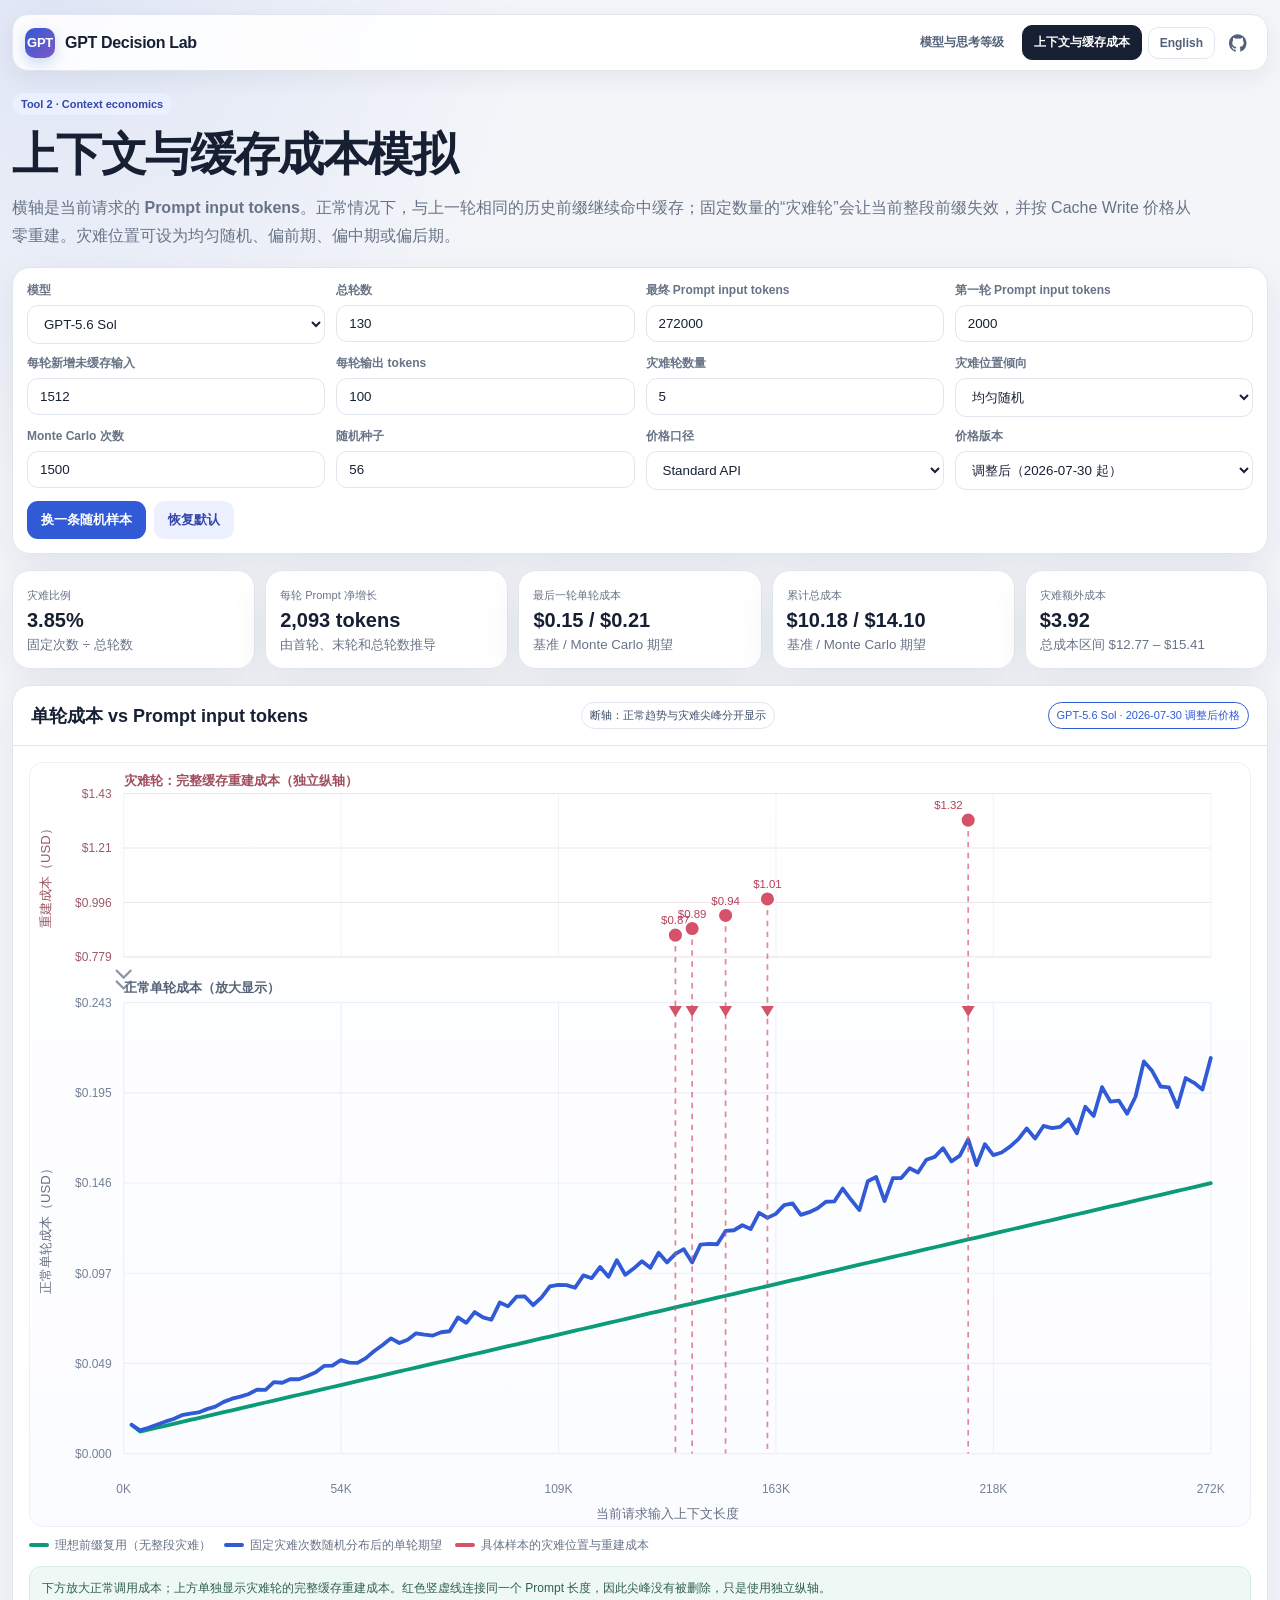
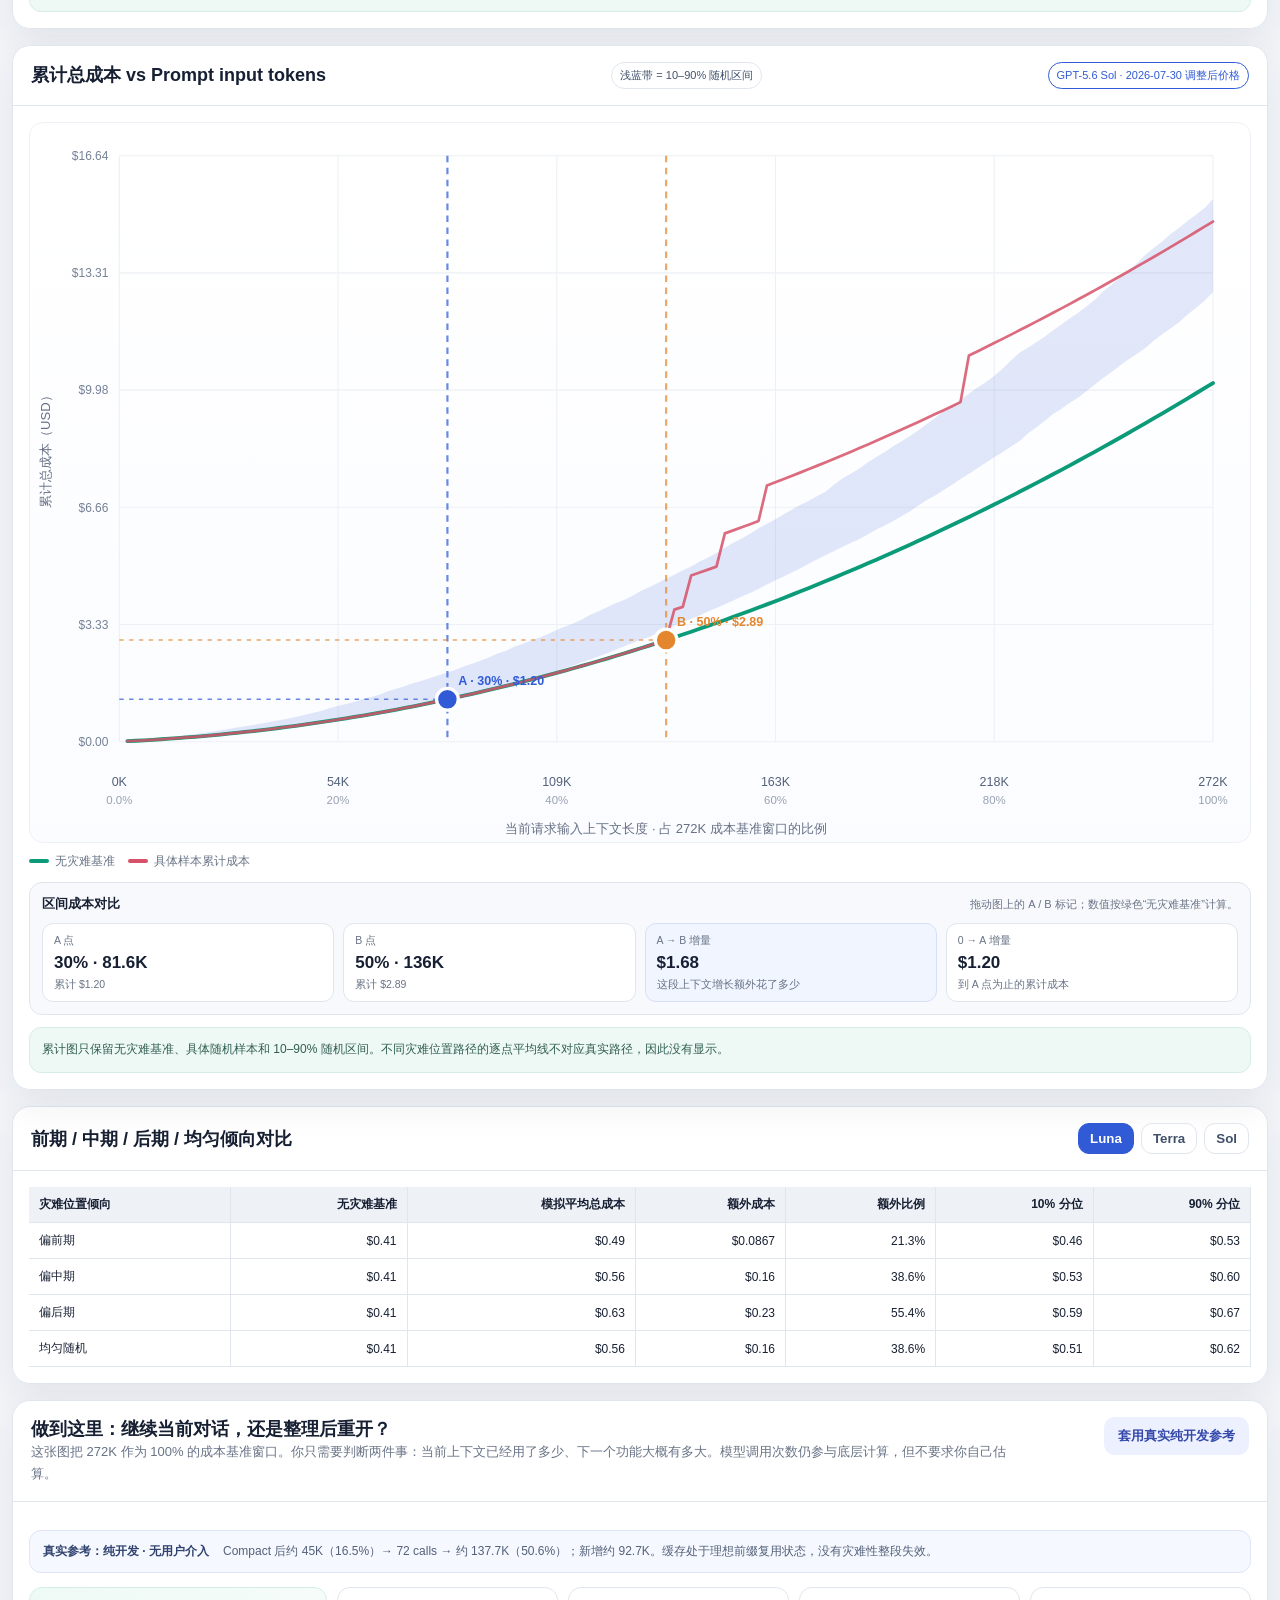
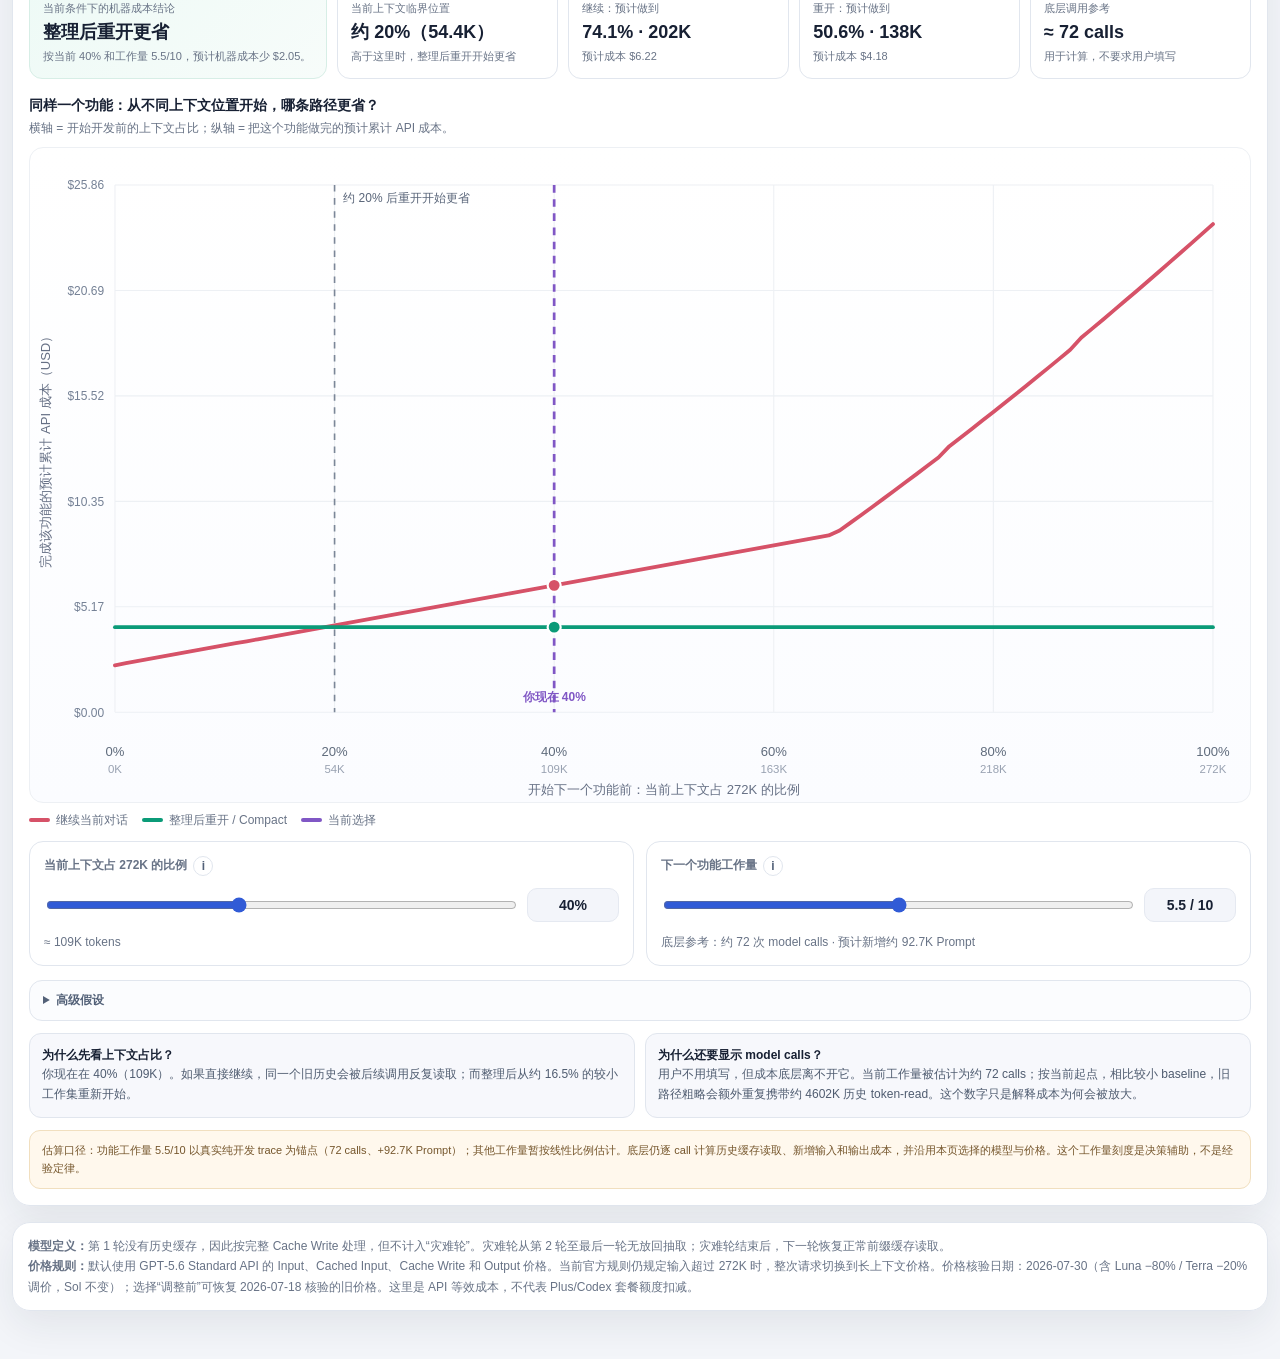
==== commit f98ae609: "wire cumulative inspector and decision layout polish" ====
--- a/context-cost.html
+++ b/context-cost.html
@@ -7,6 +7,7 @@
 <script>if(new URLSearchParams(location.search).get("lang")==="en")document.documentElement.lang="en";</script>
 <link rel="stylesheet" href="context-cost.css">
 <link rel="stylesheet" href="continue-restart.css">
+<link rel="stylesheet" href="context-interactions.css">
 <link rel="stylesheet" href="site.css">
 </head>
 <body>
@@ -84,5 +85,6 @@
 <script src="context-i18n.js"></script>
 <script src="context-cost.js"></script>
 <script src="continue-restart.js"></script>
+<script src="context-interactions.js"></script>
 </body>
 </html>
--- a/context-interactions.css
+++ b/context-interactions.css
@@ -0,0 +1 @@
+.cum-inspector{margin-top:12px;padding:12px;border:1px solid var(--line);border-radius:13px;background:#f8f9fc}.cum-inspector-head{display:flex;justify-content:space-between;align-items:baseline;gap:12px;flex-wrap:wrap;margin-bottom:10px}.cum-inspector-head strong{font-size:13px}.cum-inspector-head span{font-size:11px;color:var(--muted);line-height:1.5}.cum-inspector-grid{display:grid;grid-template-columns:repeat(4,minmax(0,1fr));gap:9px}.cum-stat{padding:10px 11px;border:1px solid var(--line);border-radius:11px;background:#fff}.cum-stat span{display:block;font-size:10.5px;color:var(--muted)}.cum-stat b{display:block;margin-top:5px;font-size:17px}.cum-stat small{display:block;margin-top:4px;color:var(--muted);font-size:10.5px;line-height:1.4}.cum-stat.emph{background:#f1f5ff;border-color:#d7e0fb}.cr-primaryControls-below{margin-top:12px!important;margin-bottom:0!important}.cr-primaryControls-below .cr-sliderCard{box-shadow:none}@media(max-width:850px){.cum-inspector-grid{grid-template-columns:1fr 1fr}}@media(max-width:520px){.cum-inspector-grid{grid-template-columns:1fr}.cum-inspector-head{display:block}.cum-inspector-head span{display:block;margin-top:4px}}
